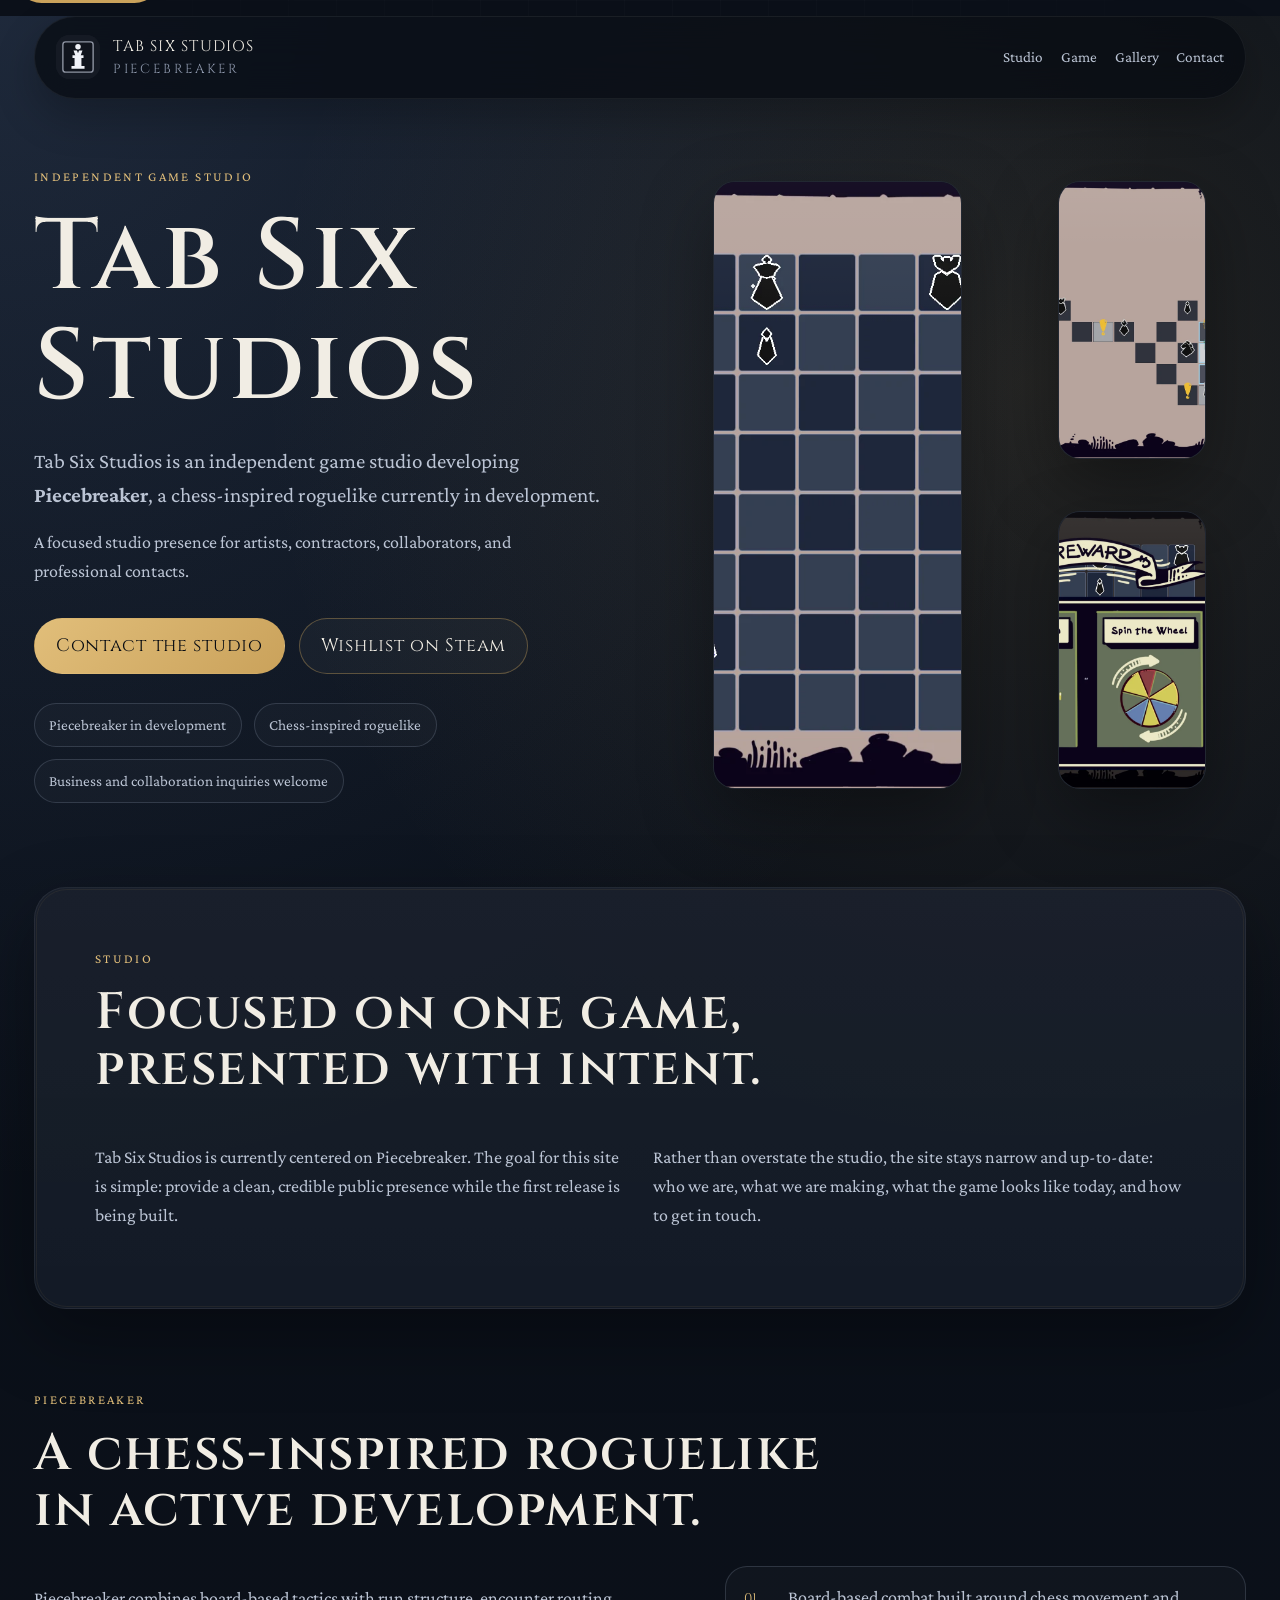
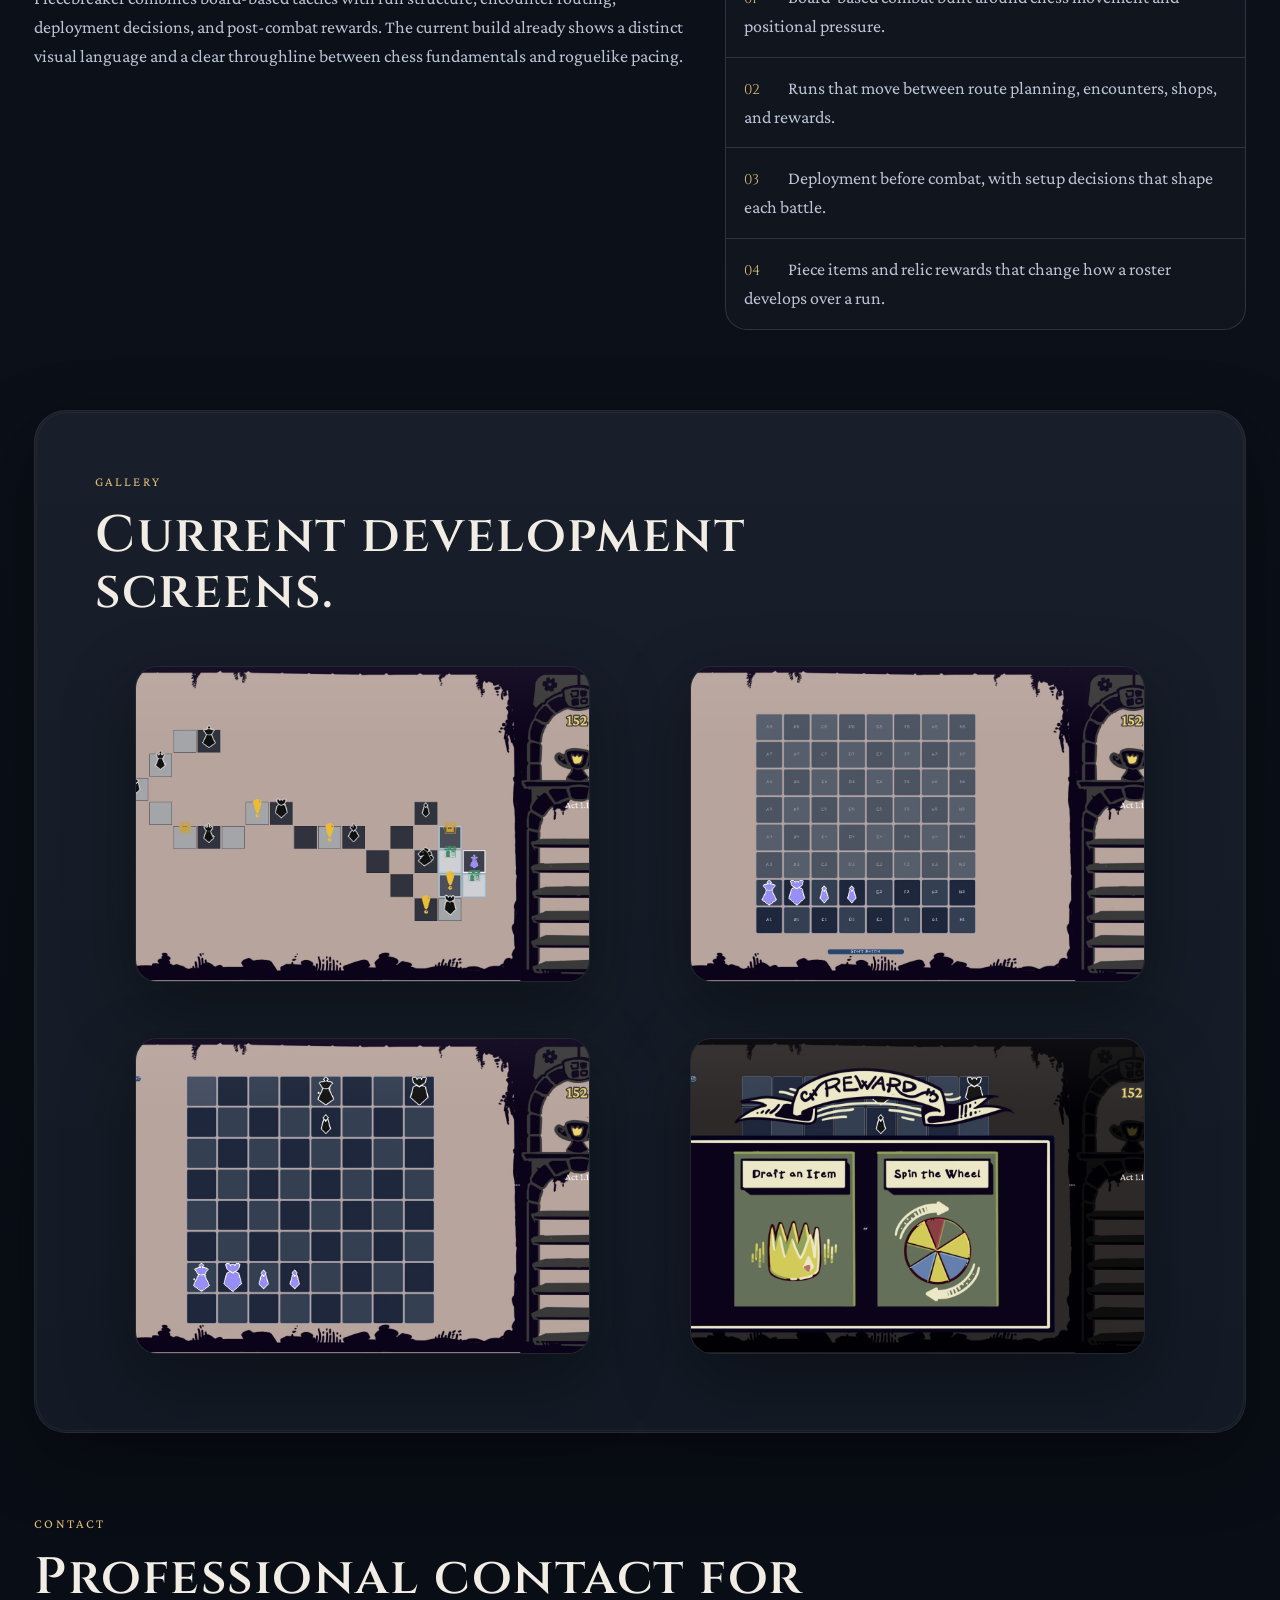
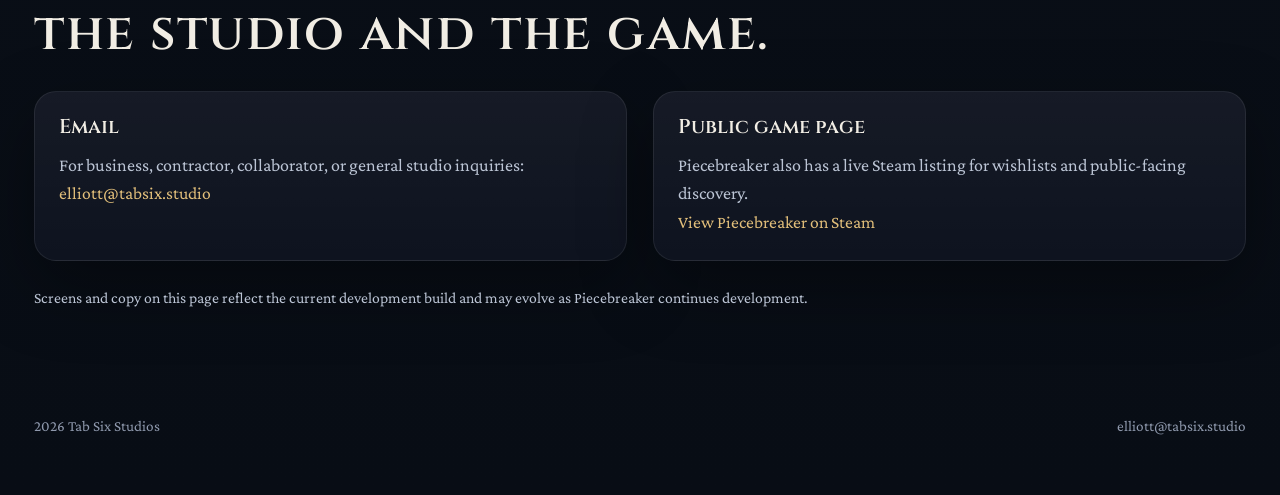
==== index.html @ 5ad985e6 "studio site: launch placeholder website" ====
<!DOCTYPE html>
<html lang="en">
  <head>
    <meta charset="utf-8">
    <meta name="viewport" content="width=device-width, initial-scale=1">
    <title>Tab Six Studios | Piecebreaker</title>
    <meta
      name="description"
      content="Tab Six Studios is an independent game studio developing Piecebreaker, a chess-inspired roguelike currently in development."
    >
    <link rel="canonical" href="https://www.tabsix.studio/">
    <meta name="theme-color" content="#0b1019">

    <meta property="og:type" content="website">
    <meta property="og:site_name" content="Tab Six Studios">
    <meta property="og:title" content="Tab Six Studios | Piecebreaker">
    <meta
      property="og:description"
      content="Independent studio. Piecebreaker is a chess-inspired roguelike currently in development."
    >
    <meta property="og:url" content="https://www.tabsix.studio/">
    <meta
      property="og:image"
      content="https://www.tabsix.studio/assets/images/og-piecebreaker-site.png"
    >
    <meta
      property="og:image:alt"
      content="Tab Six Studios and Piecebreaker website card"
    >

    <meta name="twitter:card" content="summary_large_image">
    <meta name="twitter:title" content="Tab Six Studios | Piecebreaker">
    <meta
      name="twitter:description"
      content="Independent studio. Piecebreaker is a chess-inspired roguelike currently in development."
    >
    <meta
      name="twitter:image"
      content="https://www.tabsix.studio/assets/images/og-piecebreaker-site.png"
    >

    <link
      rel="preload"
      href="assets/fonts/cinzel-latin.woff2"
      as="font"
      type="font/woff2"
      crossorigin
    >
    <link
      rel="preload"
      href="assets/fonts/crimson-pro-latin.woff2"
      as="font"
      type="font/woff2"
      crossorigin
    >
    <link rel="icon" href="assets/icons/favicon.svg" type="image/svg+xml">
    <link rel="icon" href="assets/icons/favicon-32.png" sizes="32x32" type="image/png">
    <link rel="icon" href="assets/icons/favicon-16.png" sizes="16x16" type="image/png">
    <link rel="apple-touch-icon" href="assets/icons/apple-touch-icon.png">
    <link rel="stylesheet" href="styles.css">
  </head>
  <body id="top">
    <a class="skip-link" href="#main">Skip to content</a>

    <div class="site-shell">
      <header class="site-header">
        <a class="brand" href="#top" aria-label="Tab Six Studios home">
          <span class="brand-mark">
            <img
              src="assets/icons/favicon.svg"
              alt=""
              width="44"
              height="44"
              decoding="async"
            >
          </span>
          <span class="brand-wordmark">
            <span class="brand-studio">Tab Six Studios</span>
            <span class="brand-game">Piecebreaker</span>
          </span>
        </a>

        <nav class="site-nav" aria-label="Primary">
          <a href="#studio">Studio</a>
          <a href="#game">Game</a>
          <a href="#gallery">Gallery</a>
          <a href="#contact">Contact</a>
        </nav>
      </header>

      <main id="main">
        <section class="hero section">
          <div class="hero-copy">
            <p class="eyebrow">Independent game studio</p>
            <h1>Tab Six Studios</h1>
            <p class="hero-lede">
              Tab Six Studios is an independent game studio developing
              <strong>Piecebreaker</strong>, a chess-inspired roguelike currently
              in development.
            </p>
            <p class="hero-note">
              A focused studio presence for artists, contractors, collaborators,
              and professional contacts.
            </p>

            <div class="button-row">
              <a class="button button-primary" href="mailto:elliott@tabsix.studio">
                Contact the studio
              </a>
              <a
                class="button button-secondary"
                href="https://store.steampowered.com/app/4438960/Piecebreaker/"
                target="_blank"
                rel="noreferrer"
              >
                Wishlist on Steam
              </a>
            </div>

            <ul class="chip-list" aria-label="Studio highlights">
              <li>Piecebreaker in development</li>
              <li>Chess-inspired roguelike</li>
              <li>Business and collaboration inquiries welcome</li>
            </ul>
          </div>

          <div class="hero-media" aria-label="Current Piecebreaker development screens">
            <figure class="media-card media-card-large">
              <img
                src="assets/images/piecebreaker-battle.webp"
                alt="Piecebreaker battle screen from the current development build"
                width="1600"
                height="900"
              >
            </figure>
            <div class="media-stack">
              <figure class="media-card">
                <img
                  src="assets/images/piecebreaker-map.webp"
                  alt="Piecebreaker route map screen from the current development build"
                  width="1600"
                  height="900"
                >
              </figure>
              <figure class="media-card">
                <img
                  src="assets/images/piecebreaker-reward.webp"
                  alt="Piecebreaker post-combat reward screen from the current development build"
                  width="1600"
                  height="900"
                >
              </figure>
            </div>
          </div>
        </section>

        <section class="section section-panel" id="studio">
          <div class="section-heading">
            <p class="eyebrow">Studio</p>
            <h2>Focused on one game, presented with intent.</h2>
          </div>
          <div class="section-body section-two-column">
            <p>
              Tab Six Studios is currently centered on Piecebreaker. The goal for
              this site is simple: provide a clean, credible public presence while
              the first release is being built.
            </p>
            <p>
              Rather than overstate the studio, the site stays narrow and
              up-to-date: who we are, what we are making, what the game looks
              like today, and how to get in touch.
            </p>
          </div>
        </section>

        <section class="section" id="game">
          <div class="section-heading">
            <p class="eyebrow">Piecebreaker</p>
            <h2>A chess-inspired roguelike in active development.</h2>
          </div>
          <div class="section-body game-grid">
            <p class="game-summary">
              Piecebreaker combines board-based tactics with run structure,
              encounter routing, deployment decisions, and post-combat rewards.
              The current build already shows a distinct visual language and a
              clear throughline between chess fundamentals and roguelike pacing.
            </p>
            <ul class="feature-list">
              <li>Board-based combat built around chess movement and positional pressure.</li>
              <li>Runs that move between route planning, encounters, shops, and rewards.</li>
              <li>Deployment before combat, with setup decisions that shape each battle.</li>
              <li>Piece items and relic rewards that change how a roster develops over a run.</li>
            </ul>
          </div>
        </section>

        <section class="section section-panel" id="gallery">
          <div class="section-heading">
            <p class="eyebrow">Gallery</p>
            <h2>Current development screens.</h2>
          </div>
          <div class="gallery-grid">
            <figure class="gallery-card">
              <img
                src="assets/images/piecebreaker-map.webp"
                alt="Piecebreaker route map view"
                width="1600"
                height="900"
                loading="lazy"
              >
              <figcaption>Run map and route surface</figcaption>
            </figure>

            <figure class="gallery-card">
              <img
                src="assets/images/piecebreaker-deploy.webp"
                alt="Piecebreaker deploy screen"
                width="1600"
                height="900"
                loading="lazy"
              >
              <figcaption>Pre-combat deployment</figcaption>
            </figure>

            <figure class="gallery-card">
              <img
                src="assets/images/piecebreaker-battle.webp"
                alt="Piecebreaker battle screen"
                width="1600"
                height="900"
                loading="lazy"
              >
              <figcaption>Board-based combat</figcaption>
            </figure>

            <figure class="gallery-card">
              <img
                src="assets/images/piecebreaker-reward.webp"
                alt="Piecebreaker reward screen"
                width="1600"
                height="900"
                loading="lazy"
              >
              <figcaption>Post-combat reward flow</figcaption>
            </figure>
          </div>
        </section>

        <section class="section" id="contact">
          <div class="section-heading">
            <p class="eyebrow">Contact</p>
            <h2>Professional contact for the studio and the game.</h2>
          </div>
          <div class="contact-grid">
            <article class="contact-card">
              <h3>Email</h3>
              <p>
                For business, contractor, collaborator, or general studio
                inquiries:
              </p>
              <p class="contact-link">
                <a href="mailto:elliott@tabsix.studio">elliott@tabsix.studio</a>
              </p>
            </article>

            <article class="contact-card">
              <h3>Public game page</h3>
              <p>
                Piecebreaker also has a live Steam listing for wishlists and
                public-facing discovery.
              </p>
              <p class="contact-link">
                <a
                  href="https://store.steampowered.com/app/4438960/Piecebreaker/"
                  target="_blank"
                  rel="noreferrer"
                >
                  View Piecebreaker on Steam
                </a>
              </p>
            </article>
          </div>
          <p class="section-footnote">
            Screens and copy on this page reflect the current development build
            and may evolve as Piecebreaker continues development.
          </p>
        </section>
      </main>

      <footer class="site-footer">
        <p>2026 Tab Six Studios</p>
        <p>
          <a href="mailto:elliott@tabsix.studio">elliott@tabsix.studio</a>
        </p>
      </footer>
    </div>
  </body>
</html>
---- styles.css ----
@font-face {
  font-family: "Cinzel";
  src: url("assets/fonts/cinzel-latin.woff2") format("woff2");
  font-style: normal;
  font-weight: 400 700;
  font-display: swap;
}

@font-face {
  font-family: "Crimson Pro";
  src: url("assets/fonts/crimson-pro-latin.woff2") format("woff2");
  font-style: normal;
  font-weight: 400 700;
  font-display: swap;
}

:root {
  --bg: #0b1019;
  --bg-deep: #070b12;
  --panel: rgba(19, 26, 38, 0.82);
  --panel-strong: rgba(15, 21, 32, 0.94);
  --panel-soft: rgba(245, 240, 230, 0.05);
  --text: #f1ede4;
  --muted: #bbc4d4;
  --soft: #8f99ad;
  --line: rgba(164, 178, 204, 0.2);
  --line-strong: rgba(202, 162, 91, 0.35);
  --accent: #caa25b;
  --accent-bright: #e1be7a;
  --accent-soft: rgba(202, 162, 91, 0.15);
  --shadow: 0 26px 70px rgba(0, 0, 0, 0.35);
  --radius-xl: 32px;
  --radius-lg: 22px;
  --radius-md: 16px;
  --radius-sm: 12px;
  --content-width: 1180px;
}

* {
  box-sizing: border-box;
}

html {
  scroll-behavior: smooth;
  background: #0b1019;
}

body {
  margin: 0;
  min-height: 100vh;
  min-width: 320px;
  font-family: "Crimson Pro", Georgia, serif;
  font-size: 1.125rem;
  line-height: 1.6;
  color: var(--text);
  background:
    radial-gradient(circle at top left, rgba(126, 154, 207, 0.18), transparent 30%),
    radial-gradient(circle at 80% 10%, rgba(202, 162, 91, 0.14), transparent 22%),
    linear-gradient(180deg, #09101a 0%, #0b1019 46%, #080d15 100%);
}

body::before {
  content: "";
  position: fixed;
  inset: 0;
  z-index: -1;
  pointer-events: none;
  background:
    linear-gradient(rgba(255, 255, 255, 0.02) 1px, transparent 1px),
    linear-gradient(90deg, rgba(255, 255, 255, 0.02) 1px, transparent 1px);
  background-size: 48px 48px;
  mask-image: radial-gradient(circle at center, black 45%, transparent 100%);
}

img {
  display: block;
  max-width: 100%;
}

a {
  color: inherit;
}

.skip-link {
  position: absolute;
  left: 1rem;
  top: -3rem;
  padding: 0.7rem 1rem;
  border-radius: 999px;
  background: var(--accent);
  color: var(--bg-deep);
  font-weight: 700;
  text-decoration: none;
  z-index: 100;
}

.skip-link:focus {
  top: 1rem;
}

.site-shell {
  width: min(100% - 2rem, calc(var(--content-width) + 2rem));
  margin: 0 auto;
  padding-bottom: 3rem;
}

.site-header {
  position: sticky;
  top: 0;
  z-index: 30;
  display: flex;
  align-items: center;
  justify-content: space-between;
  gap: 1.5rem;
  padding: 1.1rem 1.3rem;
  margin-top: 1rem;
  border: 1px solid rgba(255, 255, 255, 0.06);
  border-radius: 999px;
  background: rgba(7, 11, 18, 0.74);
  backdrop-filter: blur(18px);
  box-shadow: 0 18px 42px rgba(0, 0, 0, 0.24);
}

.brand {
  display: inline-flex;
  align-items: center;
  gap: 0.85rem;
  min-width: 0;
  text-decoration: none;
}

.brand-mark {
  flex: 0 0 auto;
  width: 44px;
  height: 44px;
  border-radius: 14px;
  overflow: hidden;
  box-shadow: inset 0 0 0 1px rgba(255, 255, 255, 0.06);
}

.brand-wordmark {
  display: flex;
  flex-direction: column;
  min-width: 0;
}

.brand-studio,
.brand-game,
h1,
h2,
h3,
.button {
  font-family: "Cinzel", Georgia, serif;
}

.brand-studio {
  font-size: 0.95rem;
  letter-spacing: 0.08em;
  text-transform: uppercase;
}

.brand-game {
  color: var(--soft);
  font-size: 0.82rem;
  letter-spacing: 0.18em;
  text-transform: uppercase;
}

.site-nav {
  display: flex;
  flex-wrap: wrap;
  justify-content: flex-end;
  gap: 1.1rem;
}

.site-nav a {
  color: var(--muted);
  text-decoration: none;
  font-size: 0.95rem;
}

.site-nav a:hover,
.site-nav a:focus-visible,
.contact-link a:hover,
.contact-link a:focus-visible,
.site-footer a:hover,
.site-footer a:focus-visible {
  color: var(--text);
}

.section {
  padding: 4.5rem 0;
}

.section-panel {
  position: relative;
  padding: 3.75rem;
  margin: 0.5rem 0;
  border: 1px solid rgba(255, 255, 255, 0.06);
  border-radius: var(--radius-xl);
  background:
    linear-gradient(180deg, rgba(255, 255, 255, 0.03), rgba(255, 255, 255, 0.01)),
    var(--panel);
  box-shadow: var(--shadow);
}

.section-panel::before {
  content: "";
  position: absolute;
  inset: 1px;
  border-radius: calc(var(--radius-xl) - 1px);
  border: 1px solid rgba(202, 162, 91, 0.08);
  pointer-events: none;
}

.hero {
  display: grid;
  grid-template-columns: minmax(0, 0.98fr) minmax(340px, 0.95fr);
  gap: 3rem;
  align-items: center;
  min-height: calc(100vh - 10rem);
  padding-top: 4rem;
}

.hero-copy {
  max-width: 38rem;
}

.eyebrow {
  margin: 0 0 1rem;
  color: var(--accent-bright);
  letter-spacing: 0.18em;
  text-transform: uppercase;
  font-size: 0.82rem;
}

h1,
h2,
h3 {
  margin: 0;
  font-weight: 600;
  line-height: 1.1;
}

h1 {
  font-size: clamp(3.2rem, 8vw, 6.25rem);
  letter-spacing: 0.04em;
}

h2 {
  font-size: clamp(2rem, 5vw, 3.2rem);
  letter-spacing: 0.03em;
}

h3 {
  font-size: 1.25rem;
}

.hero-lede,
.hero-note,
.section-body p,
.game-summary,
.contact-card p,
.section-footnote {
  color: var(--muted);
}

.hero-lede {
  margin: 1.35rem 0 0;
  font-size: 1.32rem;
}

.hero-note {
  margin: 1rem 0 0;
  max-width: 34rem;
}

.button-row {
  display: flex;
  flex-wrap: wrap;
  gap: 0.9rem;
  margin-top: 2rem;
}

.button {
  display: inline-flex;
  align-items: center;
  justify-content: center;
  min-height: 3.35rem;
  padding: 0.8rem 1.3rem;
  border-radius: 999px;
  border: 1px solid transparent;
  text-decoration: none;
  letter-spacing: 0.04em;
  transition:
    transform 180ms ease,
    border-color 180ms ease,
    background-color 180ms ease,
    color 180ms ease;
}

.button:hover,
.button:focus-visible {
  transform: translateY(-1px);
}

.button-primary {
  color: var(--bg-deep);
  background: linear-gradient(135deg, #e1be7a, #caa25b);
}

.button-secondary {
  color: var(--text);
  background: rgba(255, 255, 255, 0.03);
  border-color: rgba(202, 162, 91, 0.38);
}

.chip-list {
  display: flex;
  flex-wrap: wrap;
  gap: 0.75rem;
  margin: 1.8rem 0 0;
  padding: 0;
  list-style: none;
}

.chip-list li {
  padding: 0.55rem 0.9rem;
  border: 1px solid var(--line);
  border-radius: 999px;
  background: rgba(255, 255, 255, 0.025);
  color: var(--muted);
  font-size: 0.95rem;
}

.hero-media {
  display: grid;
  grid-template-columns: minmax(0, 1.3fr) minmax(0, 0.9fr);
  gap: 1rem;
  align-items: stretch;
}

.media-stack {
  display: grid;
  gap: 1rem;
}

.media-card,
.gallery-card,
.contact-card {
  overflow: hidden;
  border: 1px solid rgba(255, 255, 255, 0.08);
  border-radius: var(--radius-lg);
  background: var(--panel-strong);
  box-shadow: var(--shadow);
}

.media-card {
  position: relative;
  min-height: 0;
}

.media-card::after,
.gallery-card::after {
  content: "";
  position: absolute;
  inset: 0;
  pointer-events: none;
  background: linear-gradient(180deg, rgba(255, 255, 255, 0.05), transparent 24%);
}

.media-card img,
.gallery-card img {
  width: 100%;
  height: 100%;
  object-fit: cover;
}

.media-card-large {
  min-height: 38rem;
}

.media-card-large img {
  object-position: center 42%;
}

.media-stack .media-card:first-child img {
  object-position: center 28%;
}

.media-stack .media-card:last-child img {
  object-position: center 32%;
}

.section-heading {
  max-width: 50rem;
  margin-bottom: 1.75rem;
}

.section-two-column,
.game-grid,
.contact-grid {
  display: grid;
  gap: 1.6rem;
}

.section-two-column,
.contact-grid {
  grid-template-columns: repeat(2, minmax(0, 1fr));
}

.game-grid {
  grid-template-columns: minmax(0, 1.15fr) minmax(18rem, 0.9fr);
  align-items: start;
}

.feature-list {
  margin: 0;
  padding: 0;
  list-style: none;
  border: 1px solid var(--line);
  border-radius: var(--radius-lg);
  background: rgba(255, 255, 255, 0.025);
}

.feature-list li {
  padding: 1rem 1.1rem;
  color: var(--muted);
}

.feature-list li + li {
  border-top: 1px solid var(--line);
}

.feature-list li::before {
  content: "01";
  display: inline-block;
  width: 2rem;
  margin-right: 0.75rem;
  color: var(--accent-bright);
  font-family: "Cinzel", Georgia, serif;
  font-size: 0.88rem;
}

.feature-list li:nth-child(2)::before {
  content: "02";
}

.feature-list li:nth-child(3)::before {
  content: "03";
}

.feature-list li:nth-child(4)::before {
  content: "04";
}

.gallery-grid {
  display: grid;
  grid-template-columns: repeat(2, minmax(0, 1fr));
  gap: 1.25rem;
}

.gallery-card {
  position: relative;
}

.gallery-card figcaption {
  padding: 1rem 1.15rem 1.15rem;
  color: var(--muted);
  font-size: 0.97rem;
}

.contact-card {
  padding: 1.5rem;
  background:
    linear-gradient(180deg, rgba(255, 255, 255, 0.03), transparent),
    var(--panel-strong);
}

.contact-card h3 {
  margin-bottom: 0.8rem;
}

.contact-card p {
  margin: 0;
}

.contact-link {
  margin-top: 1rem;
  font-size: 1.1rem;
}

.contact-link a {
  color: var(--accent-bright);
  text-decoration: none;
}

.section-footnote {
  margin: 1.5rem 0 0;
  font-size: 0.98rem;
}

.site-footer {
  display: flex;
  justify-content: space-between;
  gap: 1rem;
  padding: 2rem 0 0.5rem;
  color: var(--soft);
  font-size: 0.95rem;
}

.site-footer p {
  margin: 0;
}

.site-footer a {
  text-decoration: none;
}

.page-404 .site-shell {
  min-height: 100vh;
  display: flex;
  flex-direction: column;
}

.error-layout {
  flex: 1 1 auto;
  display: grid;
  place-items: center;
  padding: 3rem 0 5rem;
}

.error-card {
  width: min(100%, 42rem);
  padding: 3rem;
  text-align: center;
}

.error-code {
  margin: 0 0 0.75rem;
  color: var(--accent-bright);
  letter-spacing: 0.22em;
  text-transform: uppercase;
  font-size: 0.85rem;
}

@media (max-width: 1080px) {
  .hero,
  .game-grid,
  .section-two-column,
  .contact-grid {
    grid-template-columns: 1fr;
  }

  .hero {
    min-height: auto;
    padding-top: 3rem;
  }

  .hero-copy {
    max-width: none;
  }

  .media-card-large {
    min-height: 28rem;
  }
}

@media (max-width: 760px) {
  .site-shell {
    width: min(100% - 1.1rem, calc(var(--content-width) + 1.1rem));
  }

  .site-header {
    flex-direction: column;
    align-items: stretch;
    border-radius: 22px;
    padding: 1rem;
  }

  .site-nav {
    justify-content: flex-start;
  }

  .section {
    padding: 3.25rem 0;
  }

  .section-panel {
    padding: 2rem 1.2rem;
  }

  .hero-media,
  .gallery-grid {
    grid-template-columns: 1fr;
  }

  .media-card-large {
    min-height: 20rem;
  }

  .button-row {
    flex-direction: column;
  }

  .button {
    width: 100%;
  }

  .site-footer {
    flex-direction: column;
  }
}

@media (prefers-reduced-motion: reduce) {
  html {
    scroll-behavior: auto;
  }

  .button {
    transition: none;
  }
}
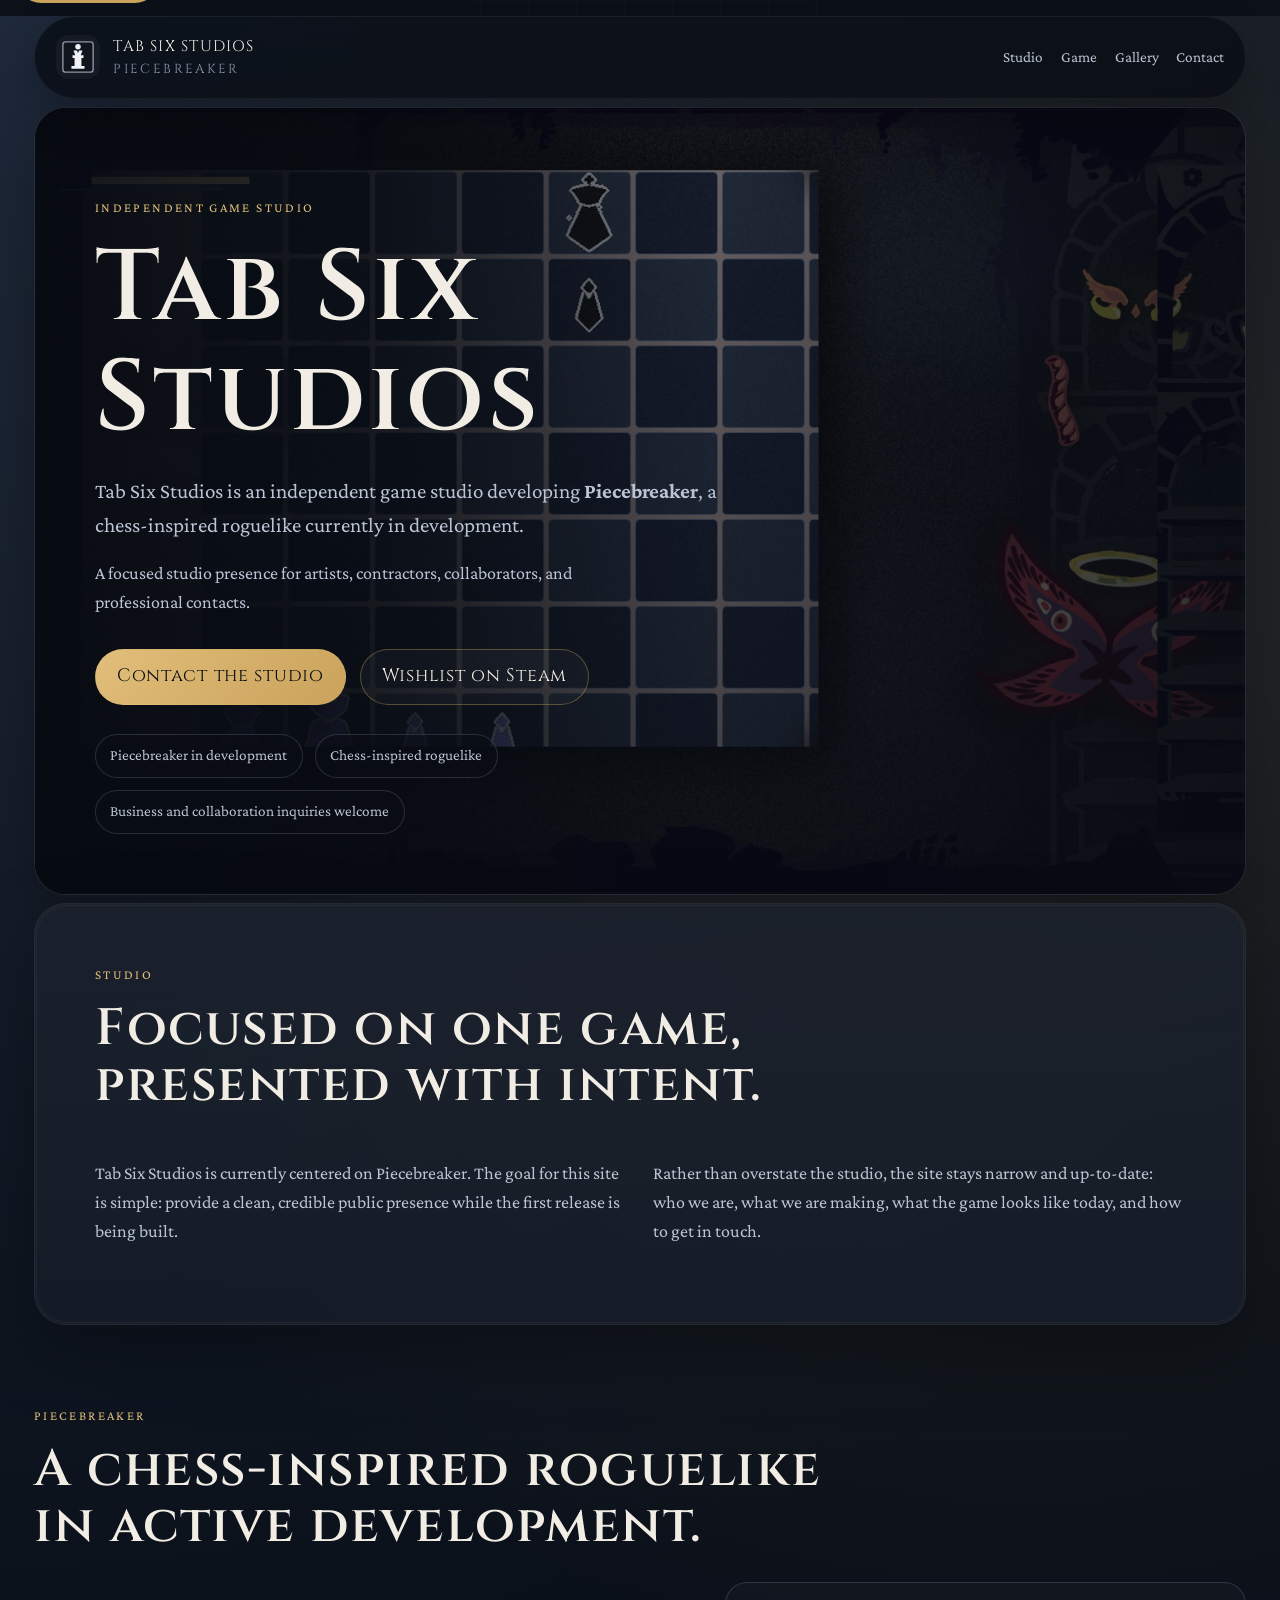
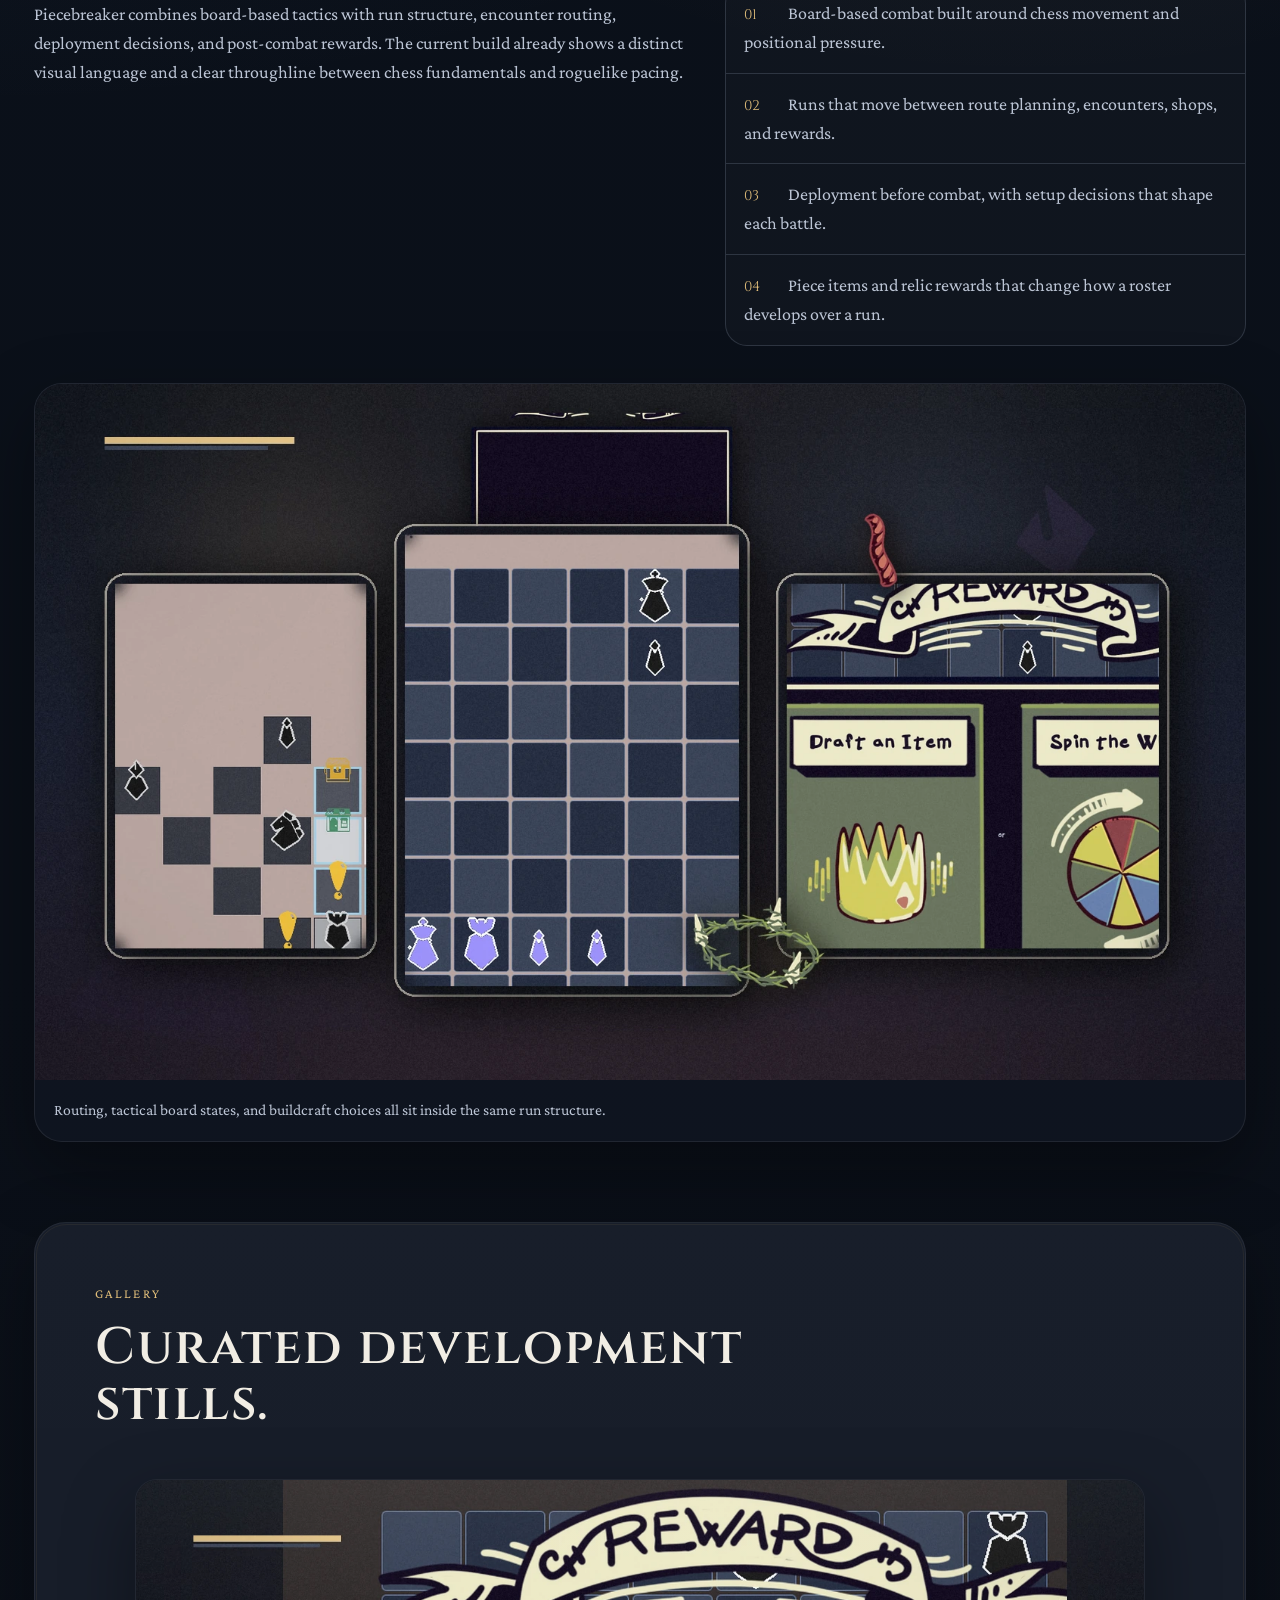
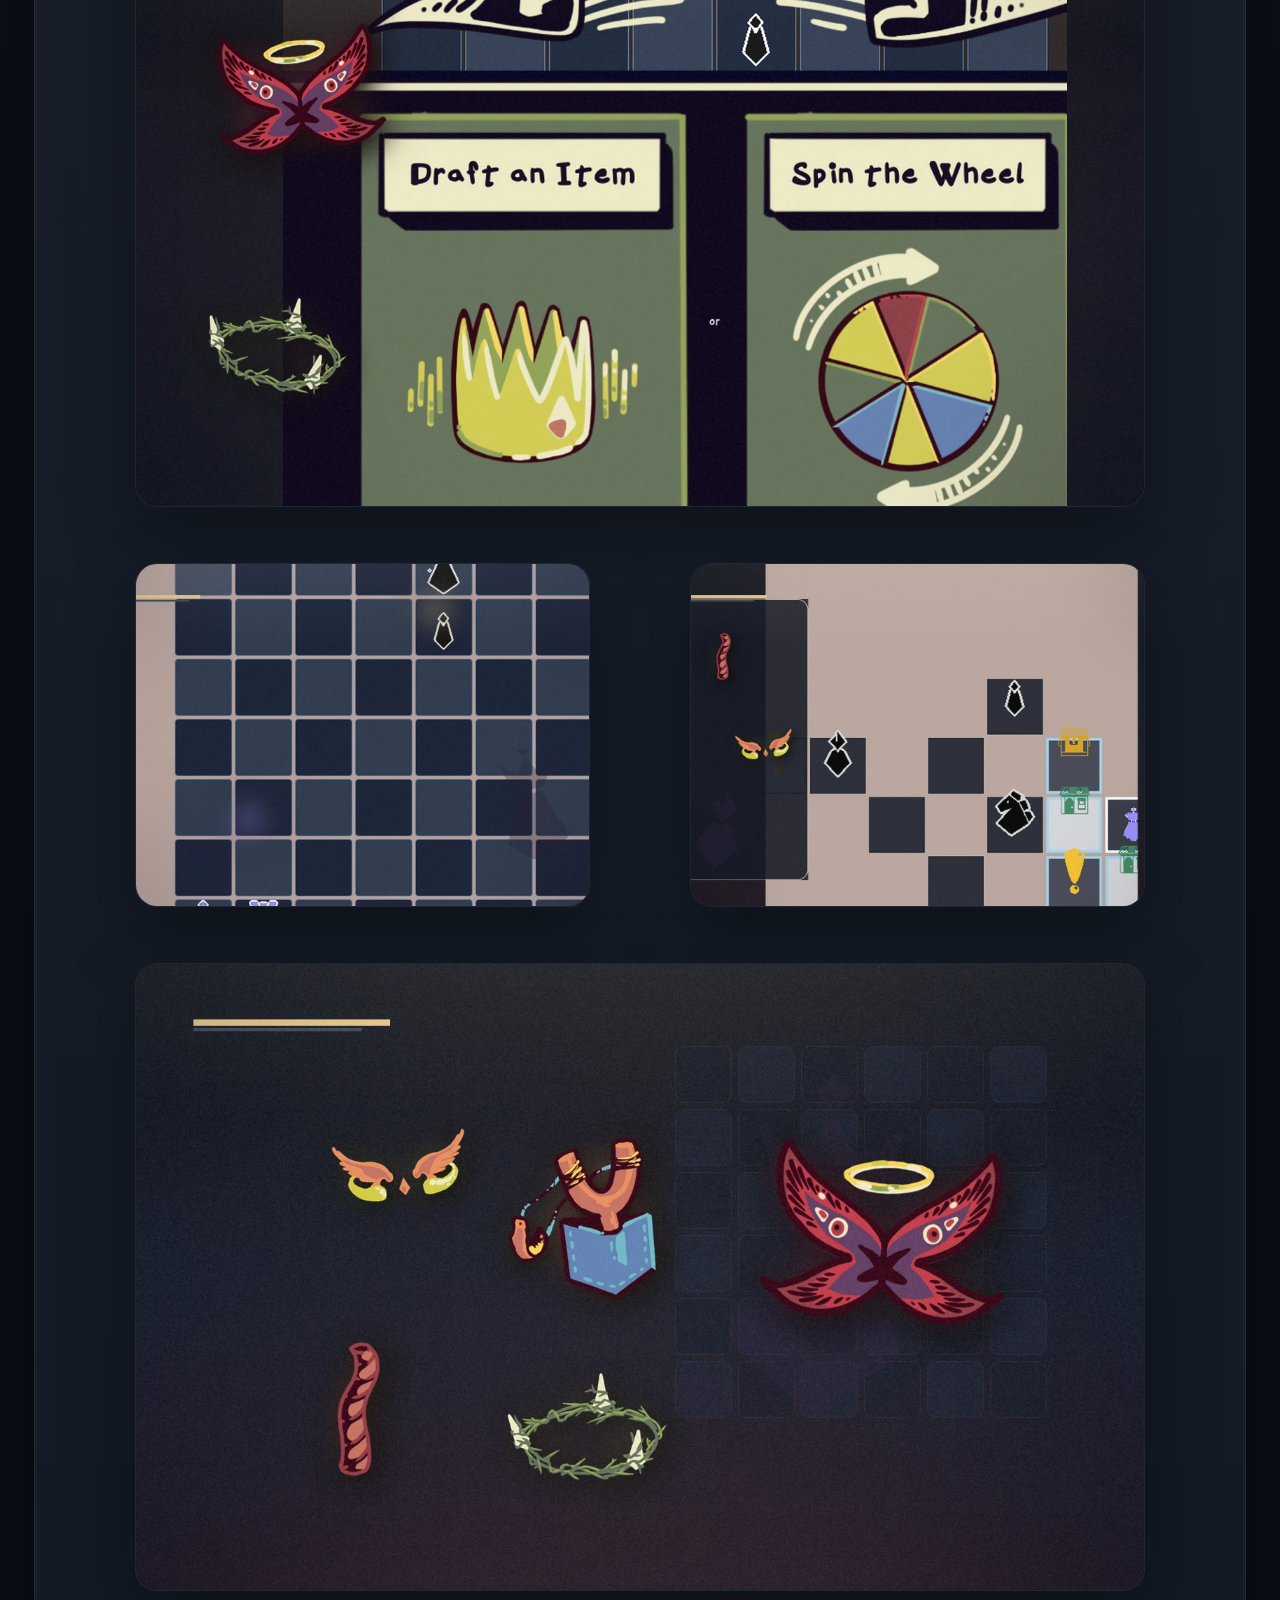
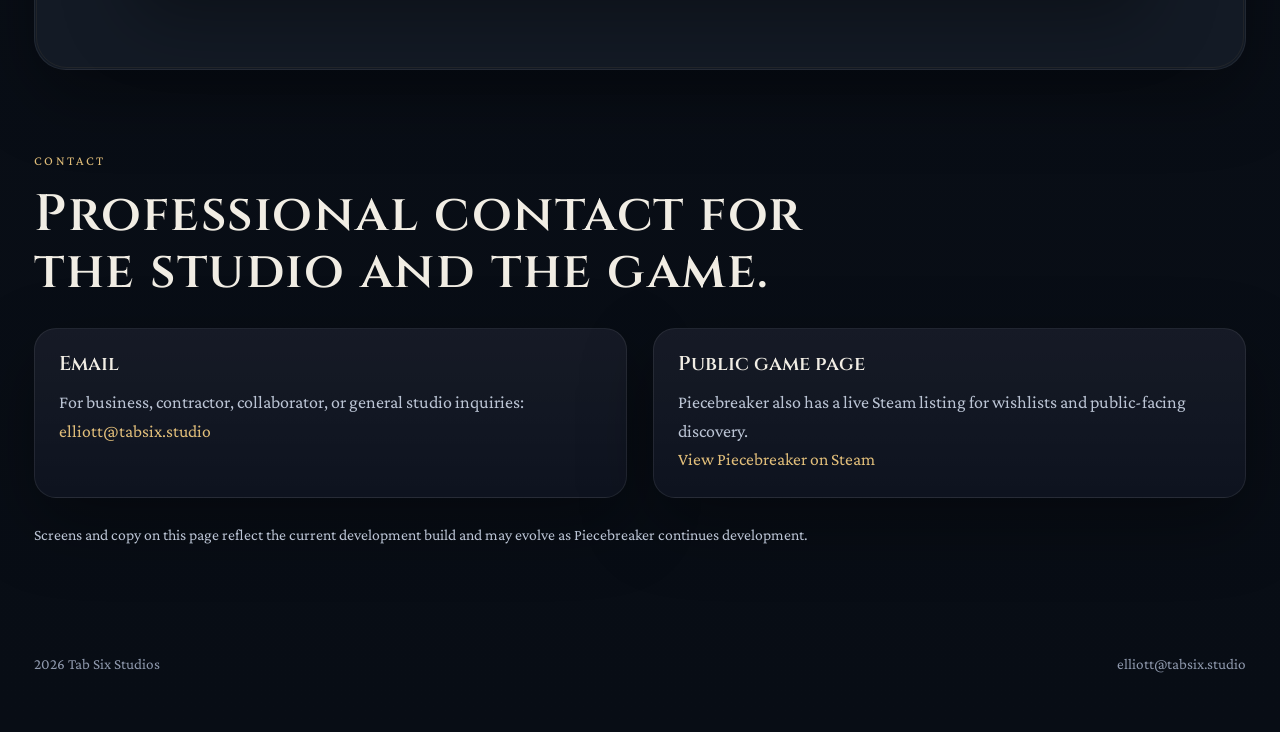
==== commit 13e28244: "Refresh site visuals with curated poster assets" ====
--- a/index.html
+++ b/index.html
@@ -89,10 +89,22 @@
       </header>
 
       <main id="main">
-        <section class="hero section">
+        <section class="hero section section-panel section-panel-hero">
+          <figure class="hero-poster">
+            <img
+              src="assets/images/hero-poster.webp"
+              alt="Poster-style Piecebreaker composite built from the current development build and in-game item art"
+              width="1600"
+              height="960"
+            >
+          </figure>
+
           <div class="hero-copy">
             <p class="eyebrow">Independent game studio</p>
-            <h1>Tab Six Studios</h1>
+            <h1 class="hero-title">
+              <span>Tab Six</span>
+              <span>Studios</span>
+            </h1>
             <p class="hero-lede">
               Tab Six Studios is an independent game studio developing
               <strong>Piecebreaker</strong>, a chess-inspired roguelike currently
@@ -123,35 +135,6 @@
               <li>Business and collaboration inquiries welcome</li>
             </ul>
           </div>
-
-          <div class="hero-media" aria-label="Current Piecebreaker development screens">
-            <figure class="media-card media-card-large">
-              <img
-                src="assets/images/piecebreaker-battle.webp"
-                alt="Piecebreaker battle screen from the current development build"
-                width="1600"
-                height="900"
-              >
-            </figure>
-            <div class="media-stack">
-              <figure class="media-card">
-                <img
-                  src="assets/images/piecebreaker-map.webp"
-                  alt="Piecebreaker route map screen from the current development build"
-                  width="1600"
-                  height="900"
-                >
-              </figure>
-              <figure class="media-card">
-                <img
-                  src="assets/images/piecebreaker-reward.webp"
-                  alt="Piecebreaker post-combat reward screen from the current development build"
-                  width="1600"
-                  height="900"
-                >
-              </figure>
-            </div>
-          </div>
         </section>
 
         <section class="section section-panel" id="studio">
@@ -192,56 +175,69 @@
               <li>Piece items and relic rewards that change how a roster develops over a run.</li>
             </ul>
           </div>
+          <figure class="systems-proof">
+            <img
+              src="assets/images/piecebreaker-systems-proof.webp"
+              alt="Composite image showing route planning, board combat, and reward selection in Piecebreaker"
+              width="1600"
+              height="920"
+              loading="lazy"
+            >
+            <figcaption>
+              Routing, tactical board states, and buildcraft choices all sit inside
+              the same run structure.
+            </figcaption>
+          </figure>
         </section>
 
         <section class="section section-panel" id="gallery">
           <div class="section-heading">
             <p class="eyebrow">Gallery</p>
-            <h2>Current development screens.</h2>
+            <h2>Curated development stills.</h2>
           </div>
           <div class="gallery-grid">
+            <figure class="gallery-card gallery-card-primary">
+              <img
+                src="assets/images/gallery-reward-buildcraft.webp"
+                alt="Curated Piecebreaker reward image centered on post-combat buildcraft choices"
+                width="1440"
+                height="900"
+                loading="lazy"
+              >
+              <figcaption>Reward surfaces that foreground items, relics, and buildcraft.</figcaption>
+            </figure>
+
             <figure class="gallery-card">
               <img
-                src="assets/images/piecebreaker-map.webp"
-                alt="Piecebreaker route map view"
-                width="1600"
-                height="900"
-                loading="lazy"
-              >
-              <figcaption>Run map and route surface</figcaption>
+                src="assets/images/gallery-battle-tension.webp"
+                alt="Curated Piecebreaker battle image focused on a tense board state"
+                width="1440"
+                height="900"
+                loading="lazy"
+              >
+              <figcaption>Tense board states with positional pressure at a glance.</figcaption>
             </figure>
 
             <figure class="gallery-card">
               <img
-                src="assets/images/piecebreaker-deploy.webp"
-                alt="Piecebreaker deploy screen"
-                width="1600"
-                height="900"
-                loading="lazy"
-              >
-              <figcaption>Pre-combat deployment</figcaption>
-            </figure>
-
-            <figure class="gallery-card">
-              <img
-                src="assets/images/piecebreaker-battle.webp"
-                alt="Piecebreaker battle screen"
-                width="1600"
-                height="900"
-                loading="lazy"
-              >
-              <figcaption>Board-based combat</figcaption>
-            </figure>
-
-            <figure class="gallery-card">
-              <img
-                src="assets/images/piecebreaker-reward.webp"
-                alt="Piecebreaker reward screen"
-                width="1600"
-                height="900"
-                loading="lazy"
-              >
-              <figcaption>Post-combat reward flow</figcaption>
+                src="assets/images/gallery-route-cluster.webp"
+                alt="Curated Piecebreaker route image showing a decision cluster and node selection"
+                width="1440"
+                height="900"
+                loading="lazy"
+              >
+              <figcaption>Route clusters, node choices, and run-shaping decisions.</figcaption>
+            </figure>
+
+            <figure class="gallery-card gallery-card-wide">
+              <img
+                src="assets/images/gallery-arsenal-composite.webp"
+                alt="Art-led composite using Piecebreaker item and trinket artwork"
+                width="1440"
+                height="900"
+                loading="lazy"
+              >
+              <figcaption>Piece, item, and trinket language pulled forward as promo art.</figcaption>
             </figure>
           </div>
         </section>
--- a/styles.css
+++ b/styles.css
@@ -214,16 +214,50 @@
 }
 
 .hero {
-  display: grid;
-  grid-template-columns: minmax(0, 0.98fr) minmax(340px, 0.95fr);
-  gap: 3rem;
-  align-items: center;
-  min-height: calc(100vh - 10rem);
-  padding-top: 4rem;
+  position: relative;
+  display: flex;
+  align-items: flex-end;
+  min-height: min(52rem, calc(100vh - 7rem));
+  padding-top: 5.25rem;
+  overflow: hidden;
+}
+
+.section-panel-hero {
+  isolation: isolate;
+}
+
+.section-panel-hero::after {
+  content: "";
+  position: absolute;
+  inset: 0;
+  z-index: 0;
+  background:
+    linear-gradient(90deg, rgba(7, 11, 18, 0.92) 0%, rgba(7, 11, 18, 0.78) 28%, rgba(7, 11, 18, 0.28) 56%, rgba(7, 11, 18, 0.72) 100%),
+    linear-gradient(180deg, rgba(7, 11, 18, 0.18), rgba(7, 11, 18, 0.58));
 }
 
 .hero-copy {
-  max-width: 38rem;
+  position: relative;
+  z-index: 2;
+  max-width: 39rem;
+}
+
+.hero-title span {
+  display: block;
+}
+
+.hero-poster {
+  position: absolute;
+  inset: 0;
+  margin: 0;
+  z-index: -1;
+}
+
+.hero-poster img {
+  width: 100%;
+  height: 100%;
+  object-fit: cover;
+  object-position: center;
 }
 
 .eyebrow {
@@ -328,21 +362,9 @@
   padding: 0.55rem 0.9rem;
   border: 1px solid var(--line);
   border-radius: 999px;
-  background: rgba(255, 255, 255, 0.025);
+  background: rgba(10, 14, 22, 0.62);
   color: var(--muted);
   font-size: 0.95rem;
-}
-
-.hero-media {
-  display: grid;
-  grid-template-columns: minmax(0, 1.3fr) minmax(0, 0.9fr);
-  gap: 1rem;
-  align-items: stretch;
-}
-
-.media-stack {
-  display: grid;
-  gap: 1rem;
 }
 
 .media-card,
@@ -355,11 +377,6 @@
   box-shadow: var(--shadow);
 }
 
-.media-card {
-  position: relative;
-  min-height: 0;
-}
-
 .media-card::after,
 .gallery-card::after {
   content: "";
@@ -369,27 +386,10 @@
   background: linear-gradient(180deg, rgba(255, 255, 255, 0.05), transparent 24%);
 }
 
-.media-card img,
 .gallery-card img {
   width: 100%;
   height: 100%;
   object-fit: cover;
-}
-
-.media-card-large {
-  min-height: 38rem;
-}
-
-.media-card-large img {
-  object-position: center 42%;
-}
-
-.media-stack .media-card:first-child img {
-  object-position: center 28%;
-}
-
-.media-stack .media-card:last-child img {
-  object-position: center 32%;
 }
 
 .section-heading {
@@ -454,6 +454,27 @@
   content: "04";
 }
 
+.systems-proof {
+  margin: 2.35rem 0 0;
+  overflow: hidden;
+  border: 1px solid rgba(255, 255, 255, 0.08);
+  border-radius: calc(var(--radius-xl) - 4px);
+  background: var(--panel-strong);
+  box-shadow: var(--shadow);
+}
+
+.systems-proof img {
+  width: 100%;
+  height: auto;
+  display: block;
+}
+
+.systems-proof figcaption {
+  padding: 1.05rem 1.2rem 1.2rem;
+  color: var(--muted);
+  font-size: 0.98rem;
+}
+
 .gallery-grid {
   display: grid;
   grid-template-columns: repeat(2, minmax(0, 1fr));
@@ -468,6 +489,19 @@
   padding: 1rem 1.15rem 1.15rem;
   color: var(--muted);
   font-size: 0.97rem;
+}
+
+.gallery-card-primary {
+  grid-column: span 2;
+}
+
+.gallery-card-wide {
+  grid-column: span 2;
+}
+
+.gallery-card-wide img,
+.gallery-card-primary img {
+  aspect-ratio: 16 / 9;
 }
 
 .contact-card {
@@ -523,6 +557,13 @@
   flex-direction: column;
 }
 
+.page-404 {
+  background:
+    linear-gradient(180deg, rgba(5, 8, 14, 0.8), rgba(5, 8, 14, 0.94)),
+    url("assets/images/hero-poster.webp") center top / cover no-repeat,
+    linear-gradient(180deg, #09101a 0%, #0b1019 46%, #080d15 100%);
+}
+
 .error-layout {
   flex: 1 1 auto;
   display: grid;
@@ -534,6 +575,7 @@
   width: min(100%, 42rem);
   padding: 3rem;
   text-align: center;
+  backdrop-filter: blur(8px);
 }
 
 .error-code {
@@ -545,7 +587,6 @@
 }
 
 @media (max-width: 1080px) {
-  .hero,
   .game-grid,
   .section-two-column,
   .contact-grid {
@@ -553,16 +594,12 @@
   }
 
   .hero {
-    min-height: auto;
-    padding-top: 3rem;
+    min-height: 44rem;
+    padding-top: 4rem;
   }
 
   .hero-copy {
     max-width: none;
-  }
-
-  .media-card-large {
-    min-height: 28rem;
   }
 }
 
@@ -590,13 +627,36 @@
     padding: 2rem 1.2rem;
   }
 
-  .hero-media,
   .gallery-grid {
     grid-template-columns: 1fr;
   }
 
-  .media-card-large {
-    min-height: 20rem;
+  .hero {
+    min-height: 38rem;
+    padding-top: 3rem;
+  }
+
+  .hero-title {
+    font-size: clamp(2.7rem, 15vw, 4.25rem);
+    line-height: 0.94;
+  }
+
+  .hero-lede {
+    font-size: 1.1rem;
+  }
+
+  .section-panel-hero::after {
+    background:
+      linear-gradient(180deg, rgba(7, 11, 18, 0.58) 0%, rgba(7, 11, 18, 0.46) 34%, rgba(7, 11, 18, 0.9) 100%),
+      linear-gradient(180deg, rgba(7, 11, 18, 0.12), rgba(7, 11, 18, 0.54));
+  }
+
+  .gallery-card-primary {
+    grid-column: auto;
+  }
+
+  .gallery-card-wide {
+    grid-column: auto;
   }
 
   .button-row {
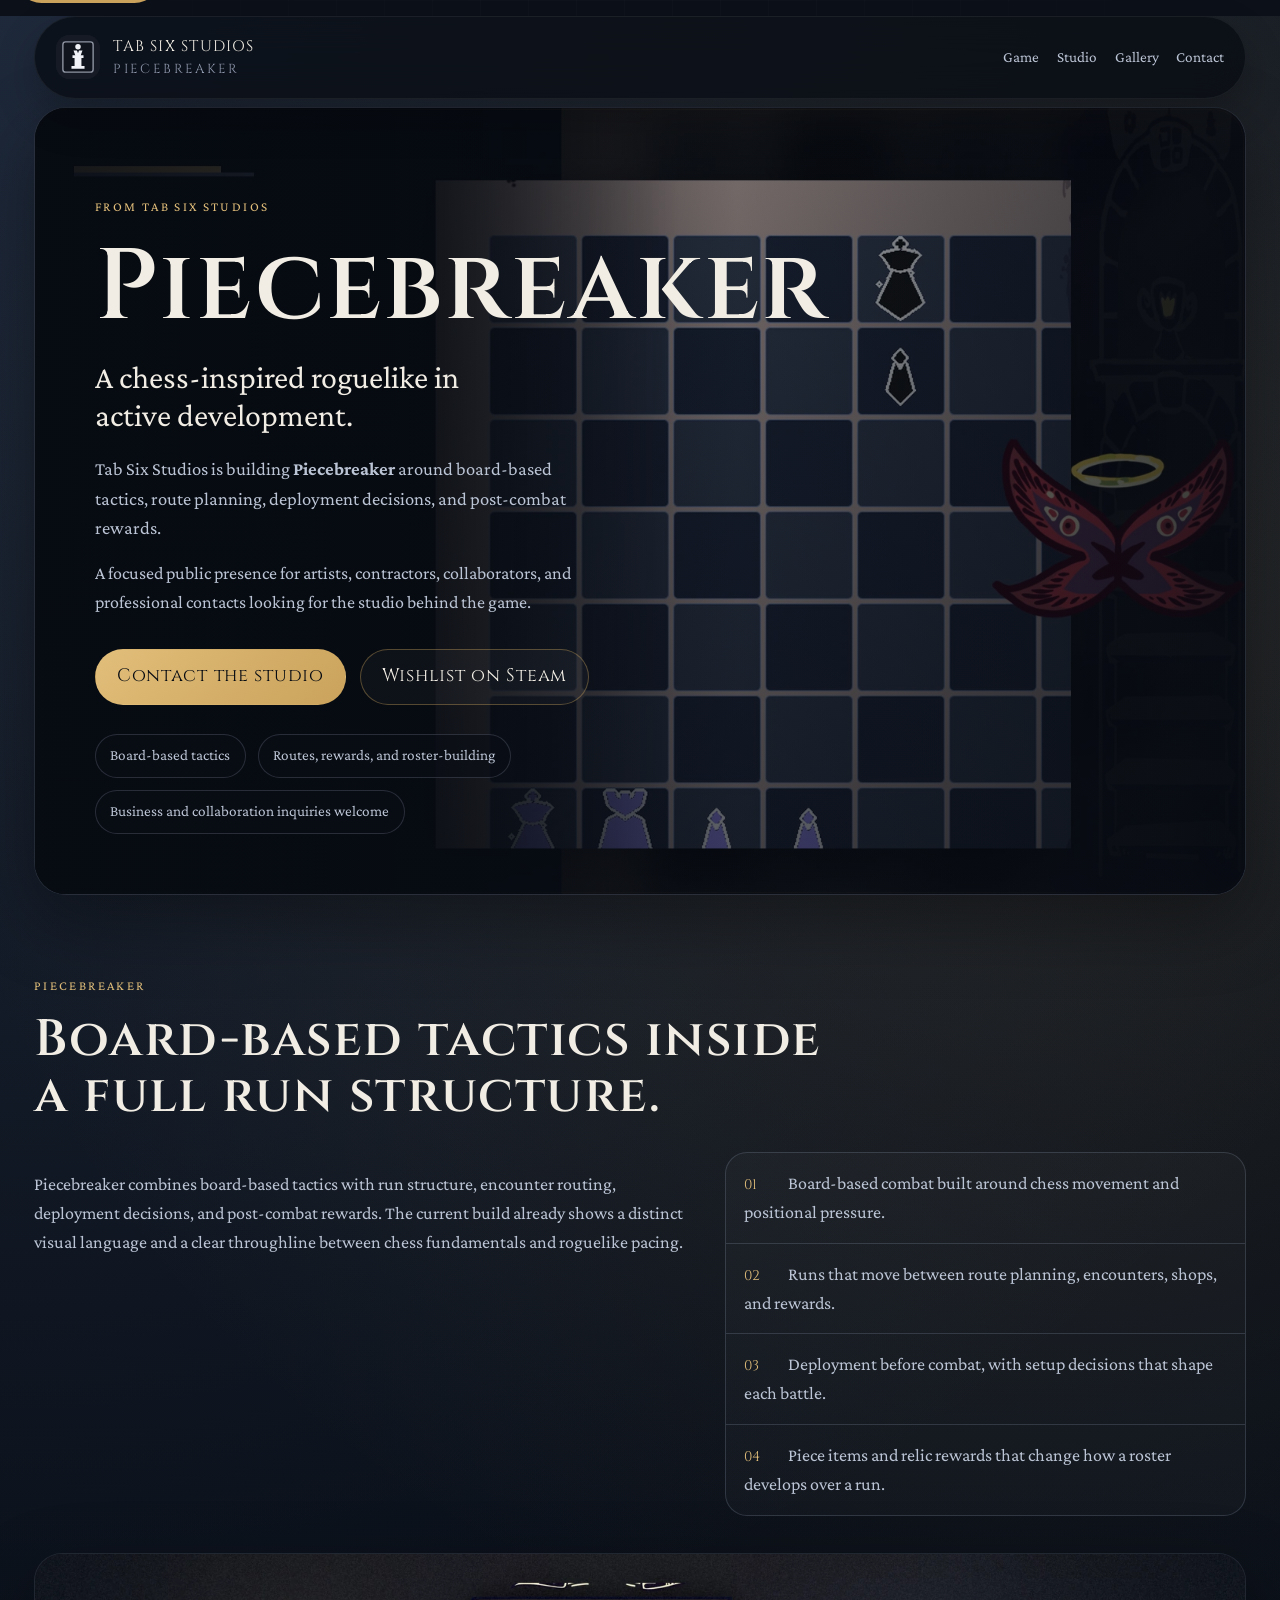
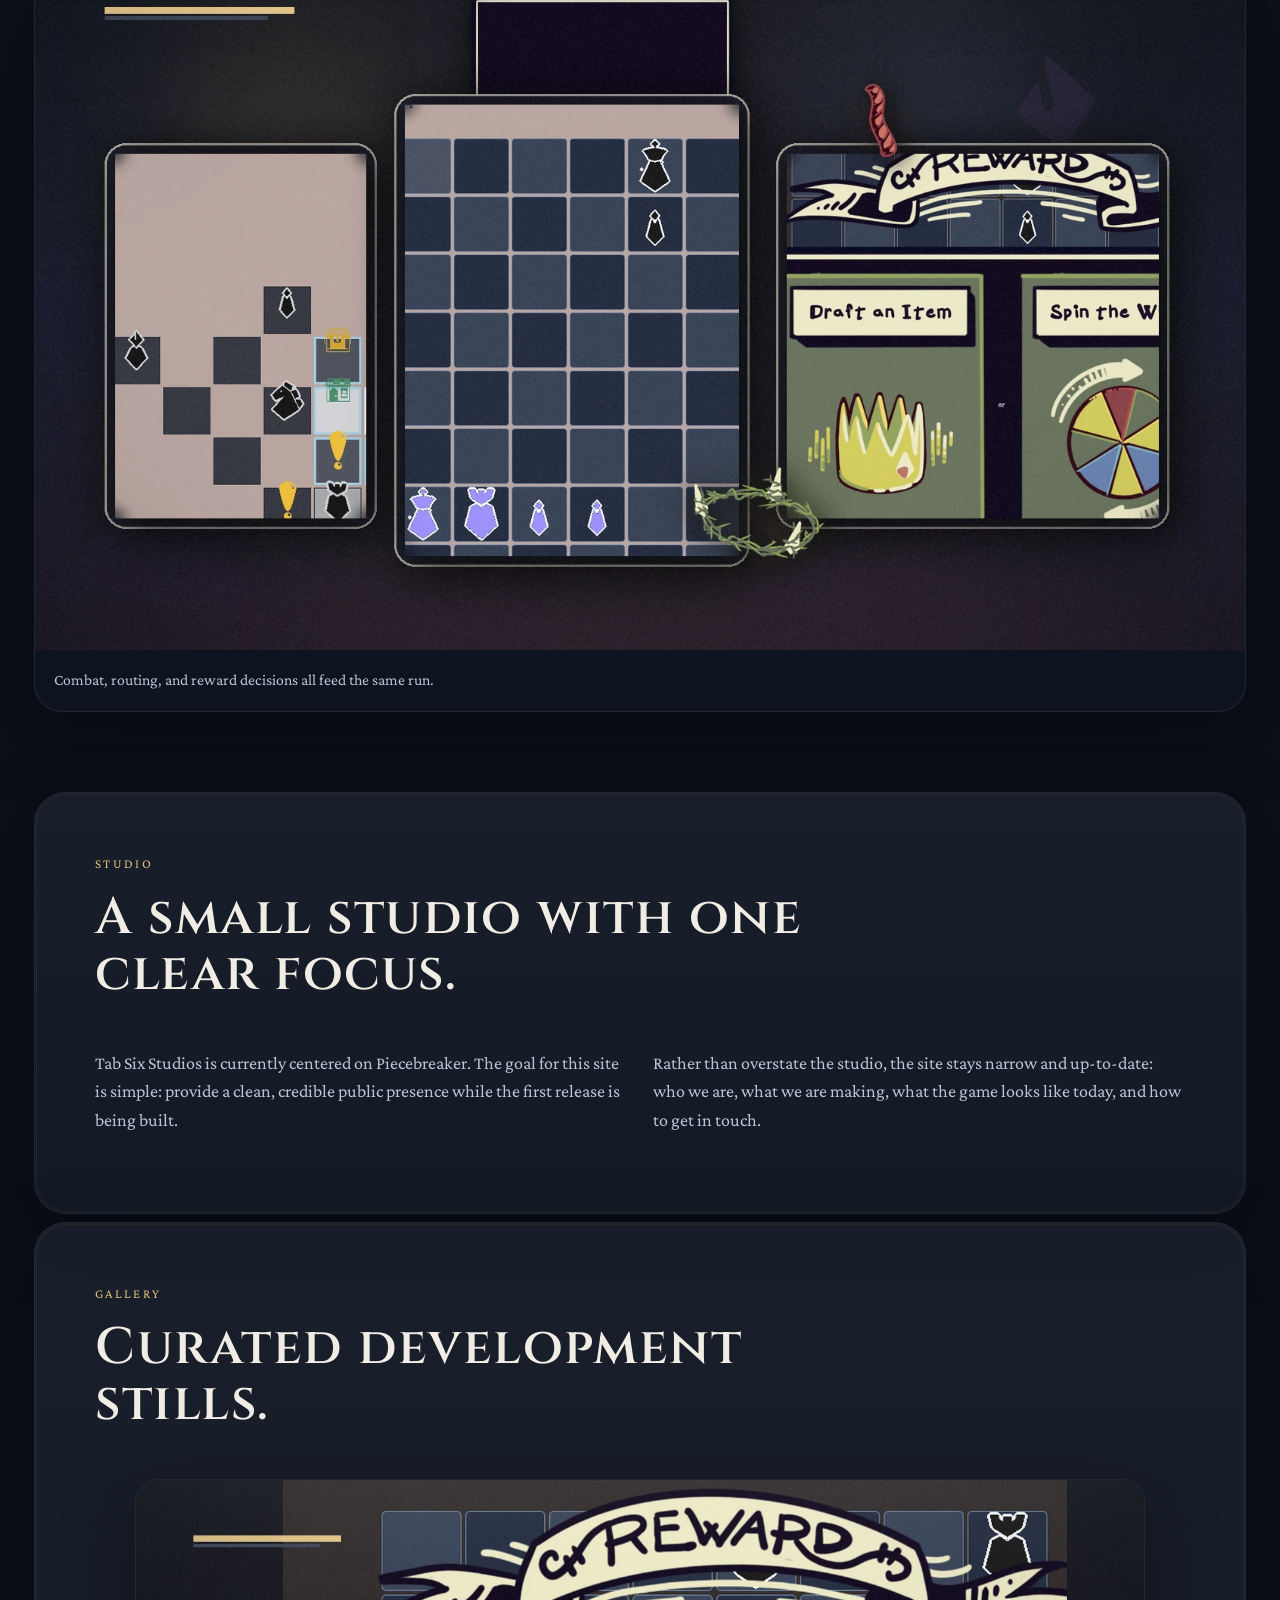
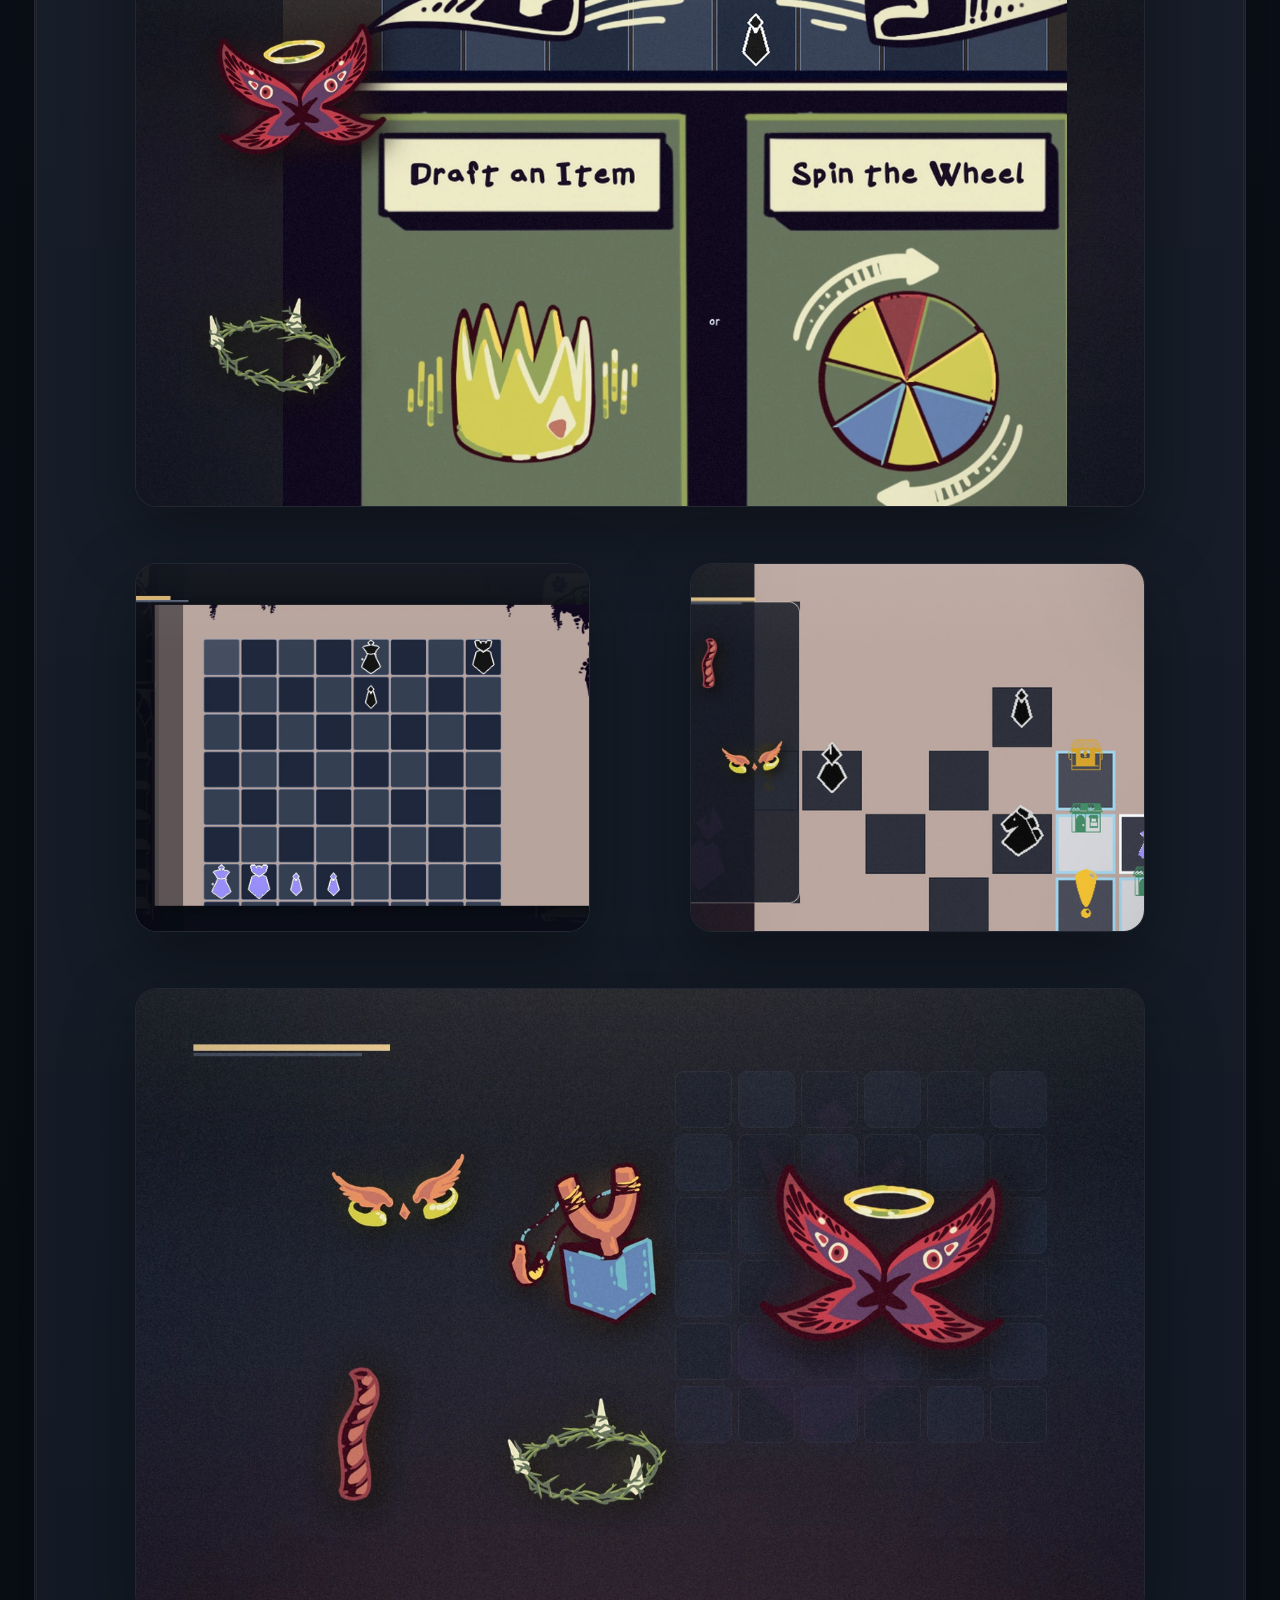
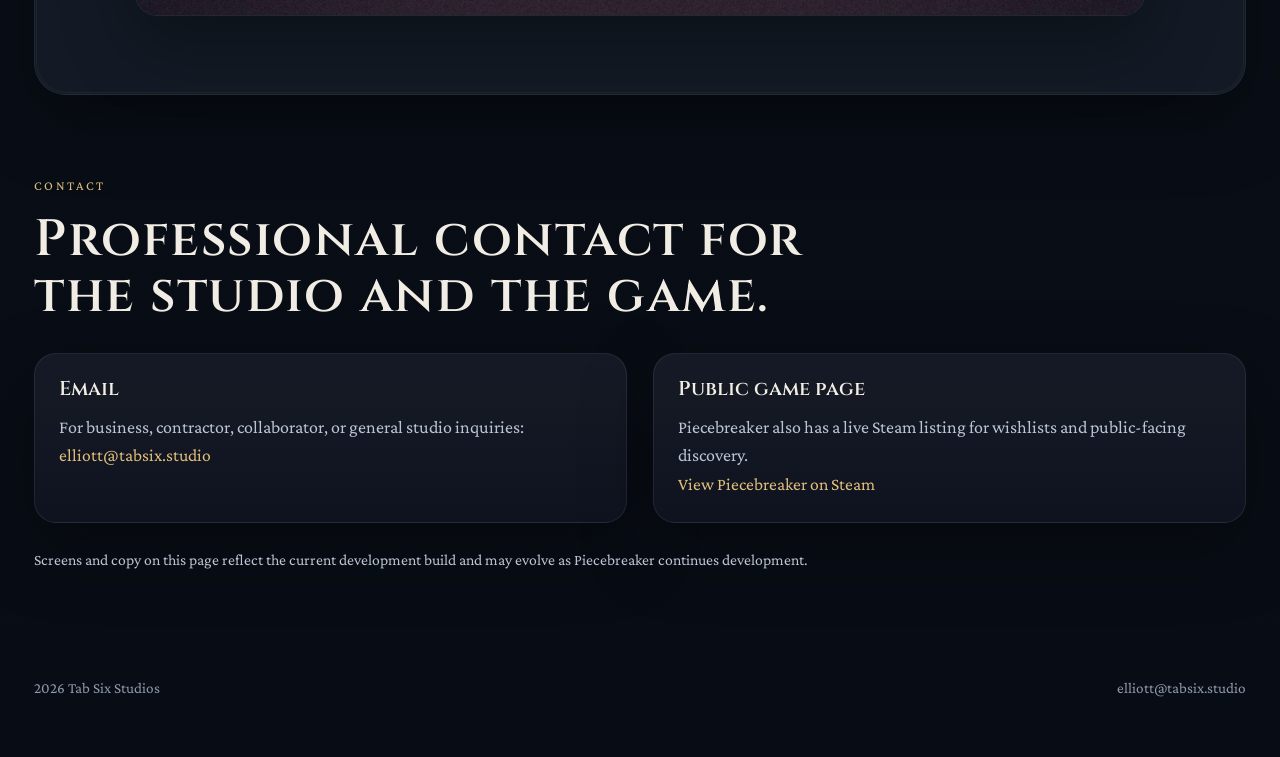
==== commit fabcbb8f: "Shift site toward a game-first hero" ====
--- a/index.html
+++ b/index.html
@@ -81,8 +81,8 @@
         </a>
 
         <nav class="site-nav" aria-label="Primary">
+          <a href="#game">Game</a>
           <a href="#studio">Studio</a>
-          <a href="#game">Game</a>
           <a href="#gallery">Gallery</a>
           <a href="#contact">Contact</a>
         </nav>
@@ -100,19 +100,17 @@
           </figure>
 
           <div class="hero-copy">
-            <p class="eyebrow">Independent game studio</p>
-            <h1 class="hero-title">
-              <span>Tab Six</span>
-              <span>Studios</span>
-            </h1>
+            <p class="eyebrow">From Tab Six Studios</p>
+            <h1 class="hero-title">Piecebreaker</h1>
+            <p class="hero-subhead">A chess-inspired roguelike in active development.</p>
             <p class="hero-lede">
-              Tab Six Studios is an independent game studio developing
-              <strong>Piecebreaker</strong>, a chess-inspired roguelike currently
-              in development.
+              Tab Six Studios is building <strong>Piecebreaker</strong> around
+              board-based tactics, route planning, deployment decisions, and
+              post-combat rewards.
             </p>
             <p class="hero-note">
-              A focused studio presence for artists, contractors, collaborators,
-              and professional contacts.
+              A focused public presence for artists, contractors, collaborators,
+              and professional contacts looking for the studio behind the game.
             </p>
 
             <div class="button-row">
@@ -130,36 +128,17 @@
             </div>
 
             <ul class="chip-list" aria-label="Studio highlights">
-              <li>Piecebreaker in development</li>
-              <li>Chess-inspired roguelike</li>
+              <li>Board-based tactics</li>
+              <li>Routes, rewards, and roster-building</li>
               <li>Business and collaboration inquiries welcome</li>
             </ul>
           </div>
         </section>
 
-        <section class="section section-panel" id="studio">
-          <div class="section-heading">
-            <p class="eyebrow">Studio</p>
-            <h2>Focused on one game, presented with intent.</h2>
-          </div>
-          <div class="section-body section-two-column">
-            <p>
-              Tab Six Studios is currently centered on Piecebreaker. The goal for
-              this site is simple: provide a clean, credible public presence while
-              the first release is being built.
-            </p>
-            <p>
-              Rather than overstate the studio, the site stays narrow and
-              up-to-date: who we are, what we are making, what the game looks
-              like today, and how to get in touch.
-            </p>
-          </div>
-        </section>
-
         <section class="section" id="game">
           <div class="section-heading">
             <p class="eyebrow">Piecebreaker</p>
-            <h2>A chess-inspired roguelike in active development.</h2>
+            <h2>Board-based tactics inside a full run structure.</h2>
           </div>
           <div class="section-body game-grid">
             <p class="game-summary">
@@ -184,10 +163,28 @@
               loading="lazy"
             >
             <figcaption>
-              Routing, tactical board states, and buildcraft choices all sit inside
-              the same run structure.
+              Combat, routing, and reward decisions all feed the same run.
             </figcaption>
           </figure>
+        </section>
+
+        <section class="section section-panel" id="studio">
+          <div class="section-heading">
+            <p class="eyebrow">Studio</p>
+            <h2>A small studio with one clear focus.</h2>
+          </div>
+          <div class="section-body section-two-column">
+            <p>
+              Tab Six Studios is currently centered on Piecebreaker. The goal for
+              this site is simple: provide a clean, credible public presence while
+              the first release is being built.
+            </p>
+            <p>
+              Rather than overstate the studio, the site stays narrow and
+              up-to-date: who we are, what we are making, what the game looks
+              like today, and how to get in touch.
+            </p>
+          </div>
         </section>
 
         <section class="section section-panel" id="gallery">
@@ -211,11 +208,11 @@
               <img
                 src="assets/images/gallery-battle-tension.webp"
                 alt="Curated Piecebreaker battle image focused on a tense board state"
-                width="1440"
-                height="900"
-                loading="lazy"
-              >
-              <figcaption>Tense board states with positional pressure at a glance.</figcaption>
+              width="1440"
+              height="900"
+              loading="lazy"
+            >
+              <figcaption>Live encounter surfaces where distance, tempo, and commitment matter.</figcaption>
             </figure>
 
             <figure class="gallery-card">
--- a/styles.css
+++ b/styles.css
@@ -232,18 +232,18 @@
   inset: 0;
   z-index: 0;
   background:
-    linear-gradient(90deg, rgba(7, 11, 18, 0.92) 0%, rgba(7, 11, 18, 0.78) 28%, rgba(7, 11, 18, 0.28) 56%, rgba(7, 11, 18, 0.72) 100%),
+    linear-gradient(90deg, rgba(7, 11, 18, 0.92) 0%, rgba(7, 11, 18, 0.74) 30%, rgba(7, 11, 18, 0.22) 58%, rgba(7, 11, 18, 0.66) 100%),
     linear-gradient(180deg, rgba(7, 11, 18, 0.18), rgba(7, 11, 18, 0.58));
 }
 
 .hero-copy {
   position: relative;
   z-index: 2;
-  max-width: 39rem;
-}
-
-.hero-title span {
-  display: block;
+  max-width: 32rem;
+}
+
+.hero-title {
+  letter-spacing: 0.02em;
 }
 
 .hero-poster {
@@ -291,6 +291,7 @@
 }
 
 .hero-lede,
+.hero-subhead,
 .hero-note,
 .section-body p,
 .game-summary,
@@ -300,13 +301,21 @@
 }
 
 .hero-lede {
-  margin: 1.35rem 0 0;
-  font-size: 1.32rem;
+  margin: 1.2rem 0 0;
+  font-size: 1.16rem;
+}
+
+.hero-subhead {
+  margin: 0.95rem 0 0;
+  max-width: 23rem;
+  color: var(--text);
+  font-size: clamp(1.35rem, 2.8vw, 2rem);
+  line-height: 1.2;
 }
 
 .hero-note {
   margin: 1rem 0 0;
-  max-width: 34rem;
+  max-width: 30rem;
 }
 
 .button-row {
@@ -599,7 +608,7 @@
   }
 
   .hero-copy {
-    max-width: none;
+    max-width: 32rem;
   }
 }
 
@@ -637,17 +646,22 @@
   }
 
   .hero-title {
-    font-size: clamp(2.7rem, 15vw, 4.25rem);
+    font-size: clamp(2.35rem, 10.5vw, 3.9rem);
     line-height: 0.94;
   }
 
+  .hero-subhead {
+    font-size: 1.2rem;
+    max-width: 16rem;
+  }
+
   .hero-lede {
-    font-size: 1.1rem;
+    font-size: 1rem;
   }
 
   .section-panel-hero::after {
     background:
-      linear-gradient(180deg, rgba(7, 11, 18, 0.58) 0%, rgba(7, 11, 18, 0.46) 34%, rgba(7, 11, 18, 0.9) 100%),
+      linear-gradient(180deg, rgba(7, 11, 18, 0.52) 0%, rgba(7, 11, 18, 0.42) 34%, rgba(7, 11, 18, 0.9) 100%),
       linear-gradient(180deg, rgba(7, 11, 18, 0.12), rgba(7, 11, 18, 0.54));
   }
 
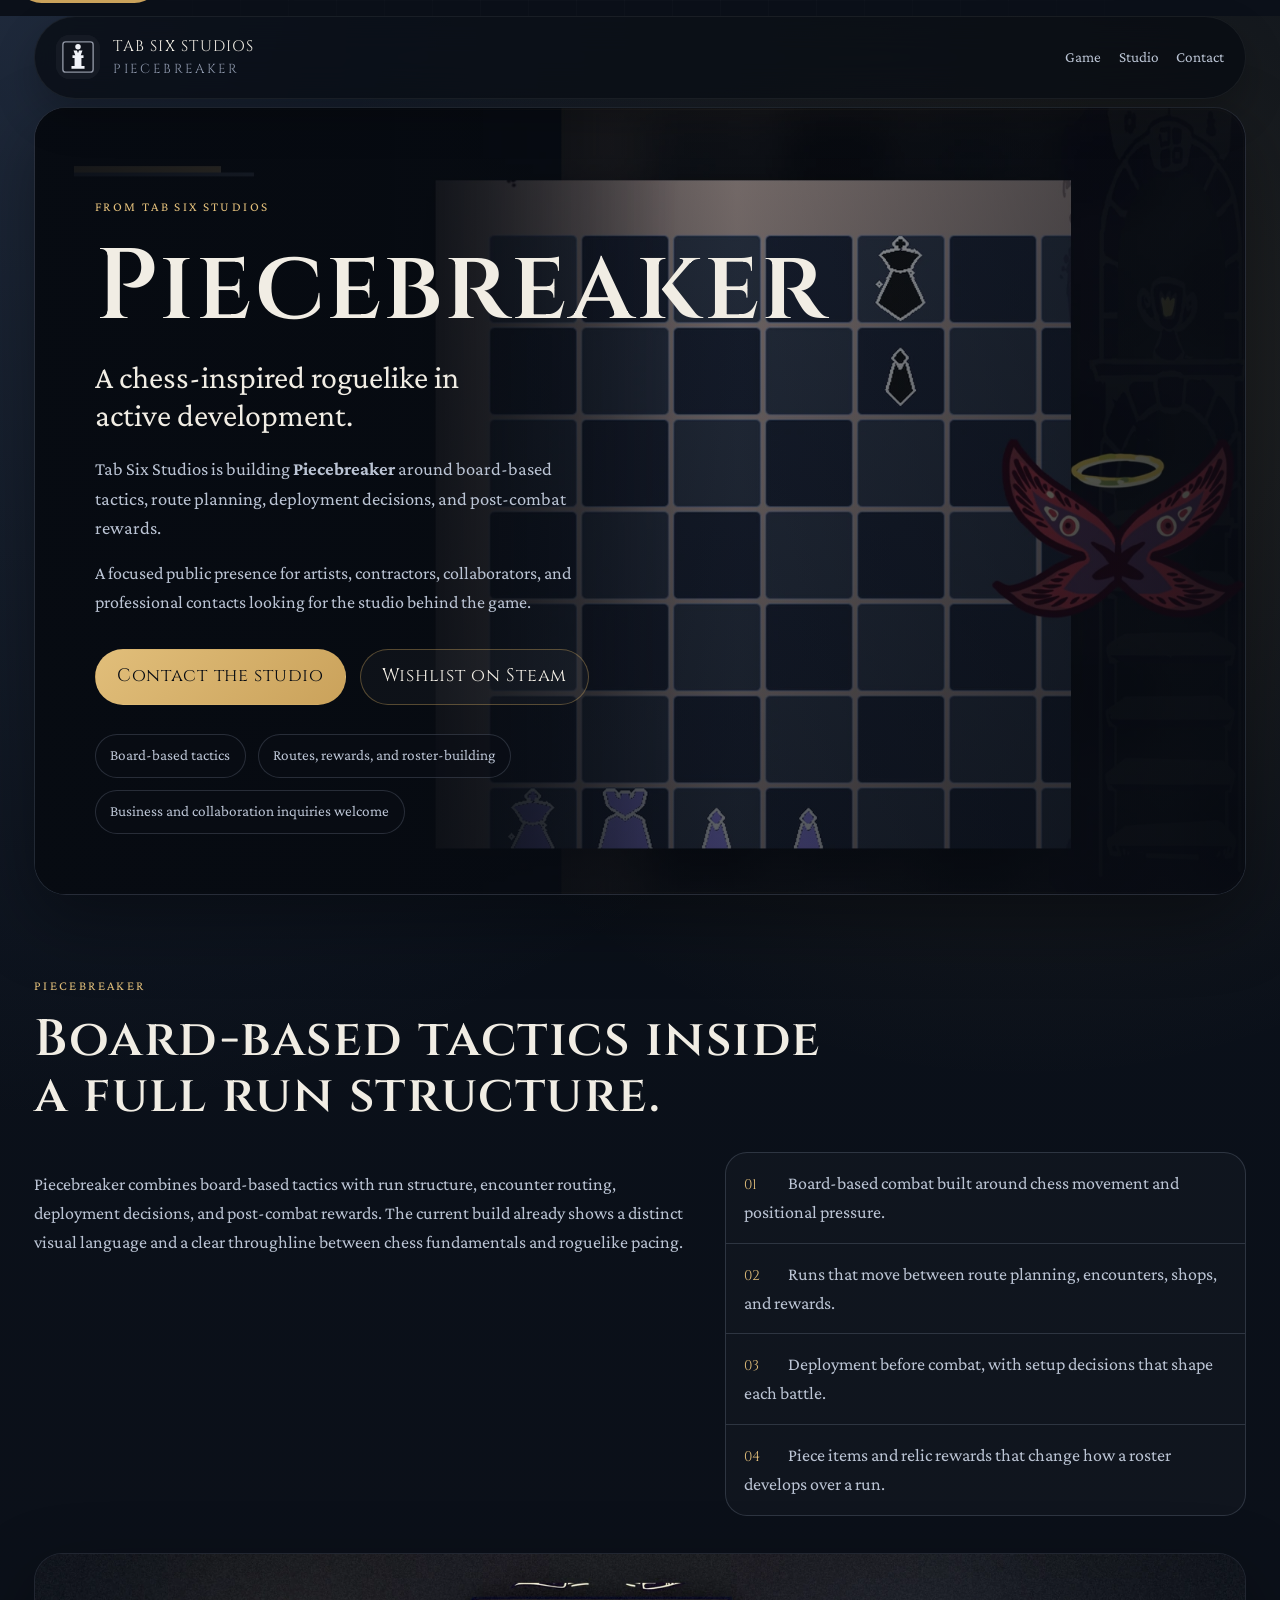
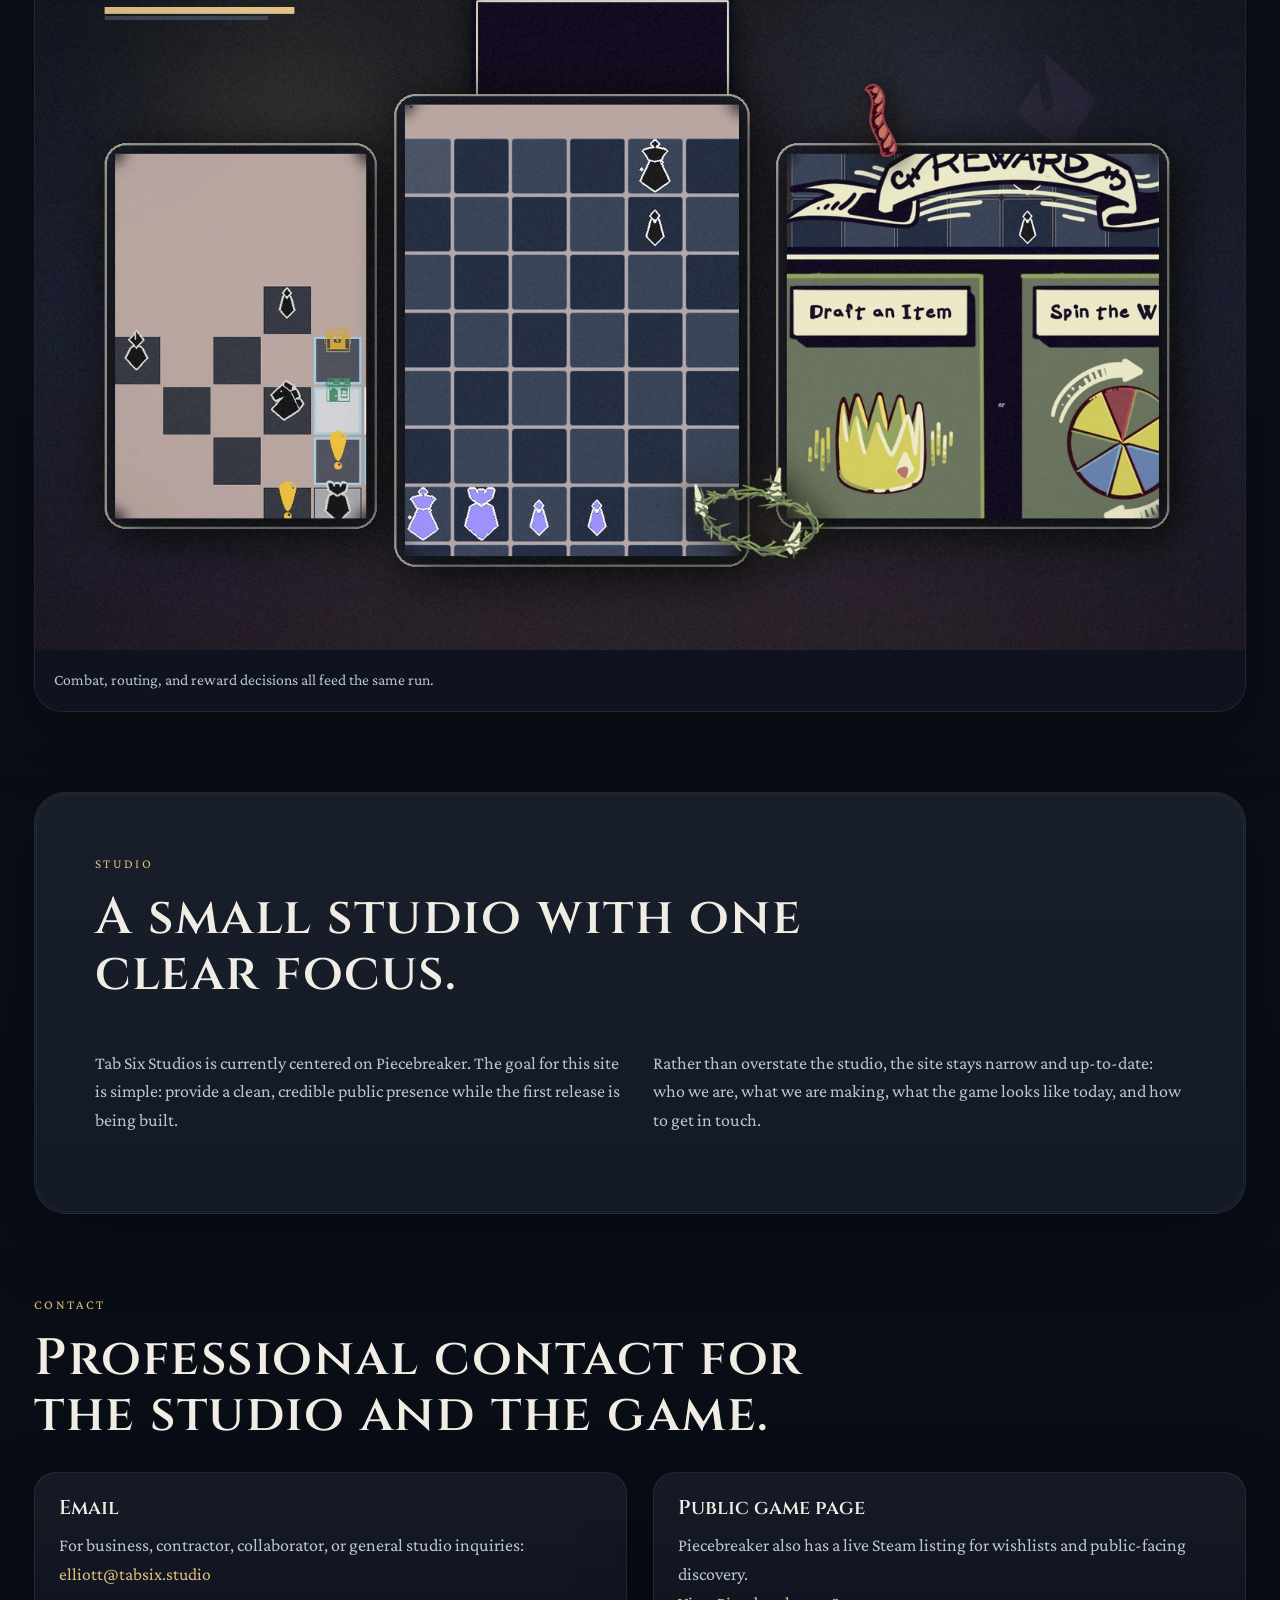
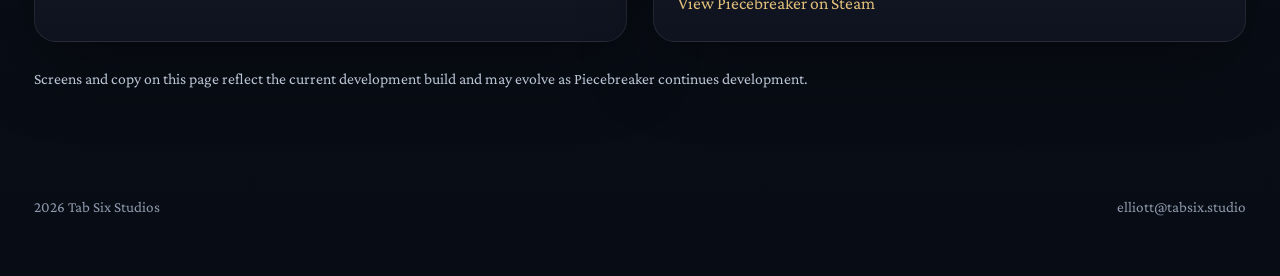
==== commit 17f1b9c4: "Remove gallery section from site" ====
--- a/index.html
+++ b/index.html
@@ -83,7 +83,6 @@
         <nav class="site-nav" aria-label="Primary">
           <a href="#game">Game</a>
           <a href="#studio">Studio</a>
-          <a href="#gallery">Gallery</a>
           <a href="#contact">Contact</a>
         </nav>
       </header>
@@ -187,58 +186,6 @@
           </div>
         </section>
 
-        <section class="section section-panel" id="gallery">
-          <div class="section-heading">
-            <p class="eyebrow">Gallery</p>
-            <h2>Curated development stills.</h2>
-          </div>
-          <div class="gallery-grid">
-            <figure class="gallery-card gallery-card-primary">
-              <img
-                src="assets/images/gallery-reward-buildcraft.webp"
-                alt="Curated Piecebreaker reward image centered on post-combat buildcraft choices"
-                width="1440"
-                height="900"
-                loading="lazy"
-              >
-              <figcaption>Reward surfaces that foreground items, relics, and buildcraft.</figcaption>
-            </figure>
-
-            <figure class="gallery-card">
-              <img
-                src="assets/images/gallery-battle-tension.webp"
-                alt="Curated Piecebreaker battle image focused on a tense board state"
-              width="1440"
-              height="900"
-              loading="lazy"
-            >
-              <figcaption>Live encounter surfaces where distance, tempo, and commitment matter.</figcaption>
-            </figure>
-
-            <figure class="gallery-card">
-              <img
-                src="assets/images/gallery-route-cluster.webp"
-                alt="Curated Piecebreaker route image showing a decision cluster and node selection"
-                width="1440"
-                height="900"
-                loading="lazy"
-              >
-              <figcaption>Route clusters, node choices, and run-shaping decisions.</figcaption>
-            </figure>
-
-            <figure class="gallery-card gallery-card-wide">
-              <img
-                src="assets/images/gallery-arsenal-composite.webp"
-                alt="Art-led composite using Piecebreaker item and trinket artwork"
-                width="1440"
-                height="900"
-                loading="lazy"
-              >
-              <figcaption>Piece, item, and trinket language pulled forward as promo art.</figcaption>
-            </figure>
-          </div>
-        </section>
-
         <section class="section" id="contact">
           <div class="section-heading">
             <p class="eyebrow">Contact</p>
--- a/styles.css
+++ b/styles.css
@@ -376,29 +376,12 @@
   font-size: 0.95rem;
 }
 
-.media-card,
-.gallery-card,
 .contact-card {
   overflow: hidden;
   border: 1px solid rgba(255, 255, 255, 0.08);
   border-radius: var(--radius-lg);
   background: var(--panel-strong);
   box-shadow: var(--shadow);
-}
-
-.media-card::after,
-.gallery-card::after {
-  content: "";
-  position: absolute;
-  inset: 0;
-  pointer-events: none;
-  background: linear-gradient(180deg, rgba(255, 255, 255, 0.05), transparent 24%);
-}
-
-.gallery-card img {
-  width: 100%;
-  height: 100%;
-  object-fit: cover;
 }
 
 .section-heading {
@@ -484,35 +467,6 @@
   font-size: 0.98rem;
 }
 
-.gallery-grid {
-  display: grid;
-  grid-template-columns: repeat(2, minmax(0, 1fr));
-  gap: 1.25rem;
-}
-
-.gallery-card {
-  position: relative;
-}
-
-.gallery-card figcaption {
-  padding: 1rem 1.15rem 1.15rem;
-  color: var(--muted);
-  font-size: 0.97rem;
-}
-
-.gallery-card-primary {
-  grid-column: span 2;
-}
-
-.gallery-card-wide {
-  grid-column: span 2;
-}
-
-.gallery-card-wide img,
-.gallery-card-primary img {
-  aspect-ratio: 16 / 9;
-}
-
 .contact-card {
   padding: 1.5rem;
   background:
@@ -636,10 +590,6 @@
     padding: 2rem 1.2rem;
   }
 
-  .gallery-grid {
-    grid-template-columns: 1fr;
-  }
-
   .hero {
     min-height: 38rem;
     padding-top: 3rem;
@@ -665,14 +615,6 @@
       linear-gradient(180deg, rgba(7, 11, 18, 0.12), rgba(7, 11, 18, 0.54));
   }
 
-  .gallery-card-primary {
-    grid-column: auto;
-  }
-
-  .gallery-card-wide {
-    grid-column: auto;
-  }
-
   .button-row {
     flex-direction: column;
   }
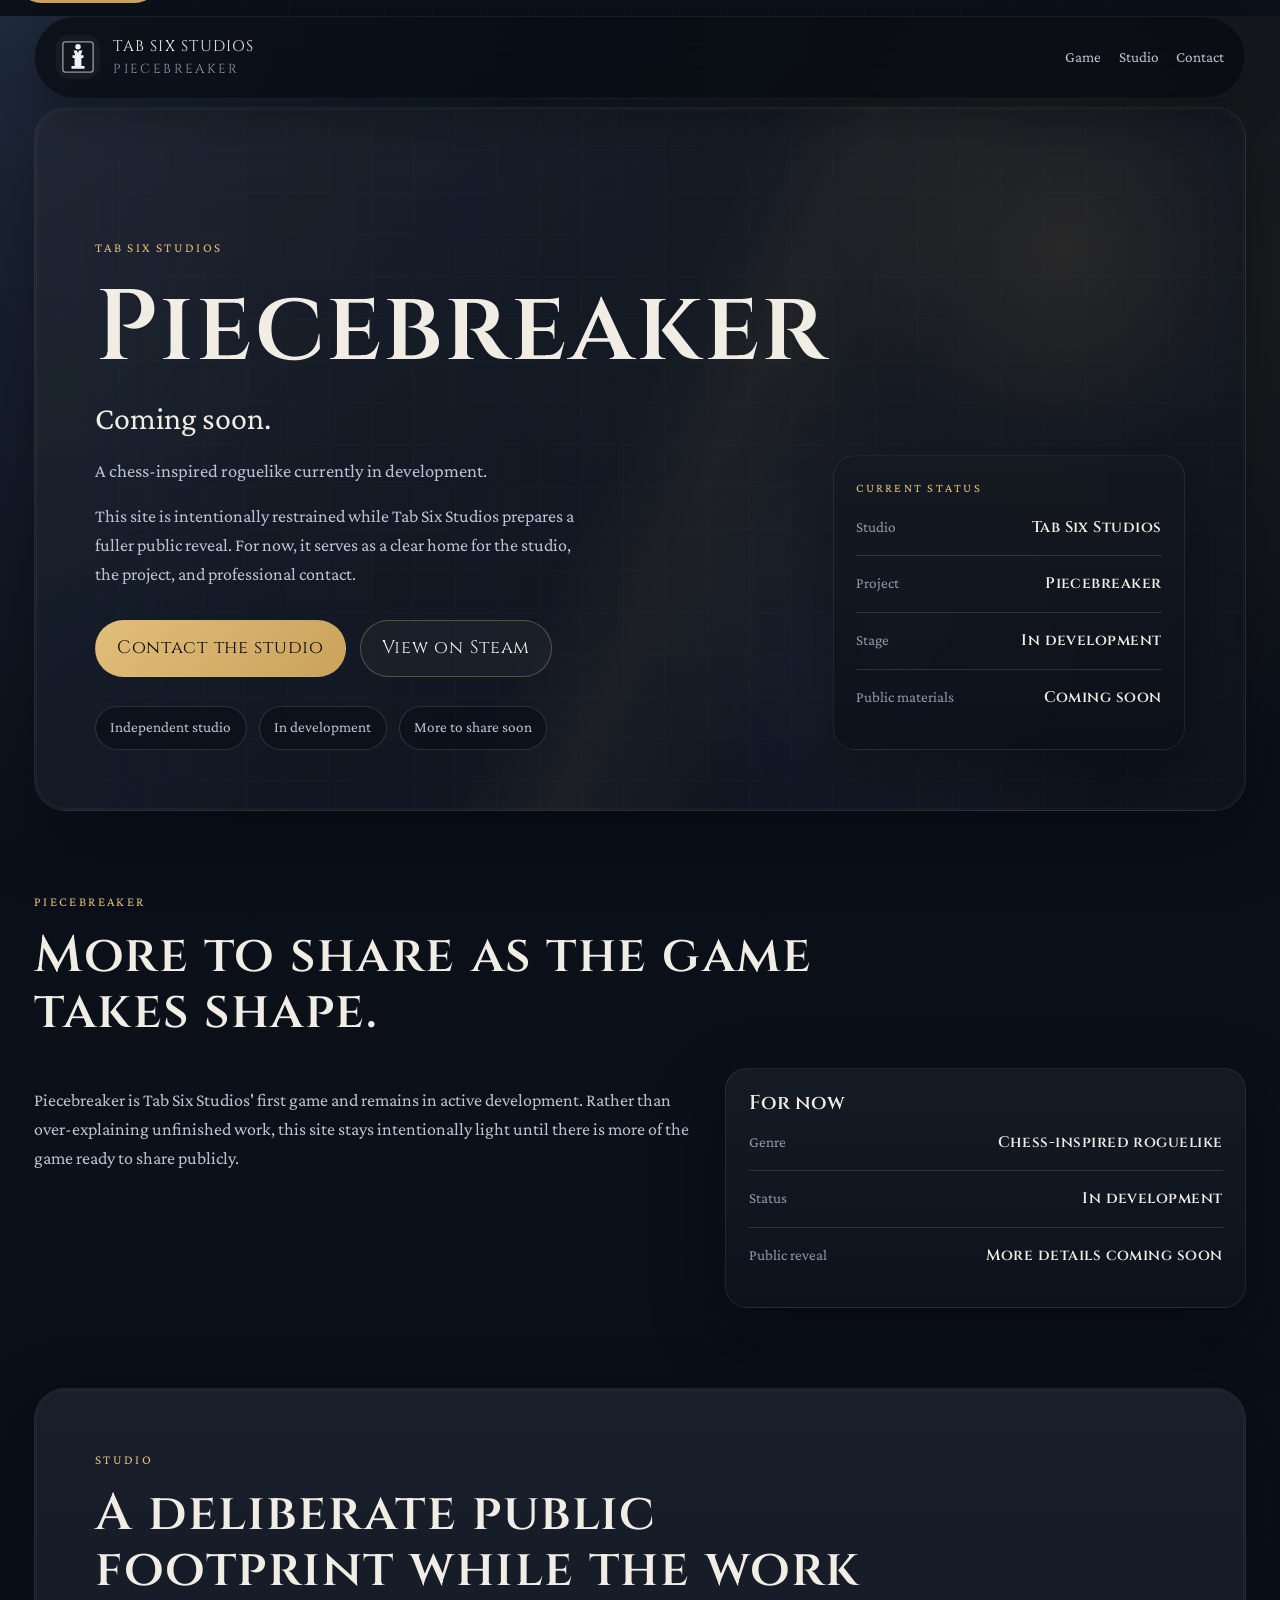
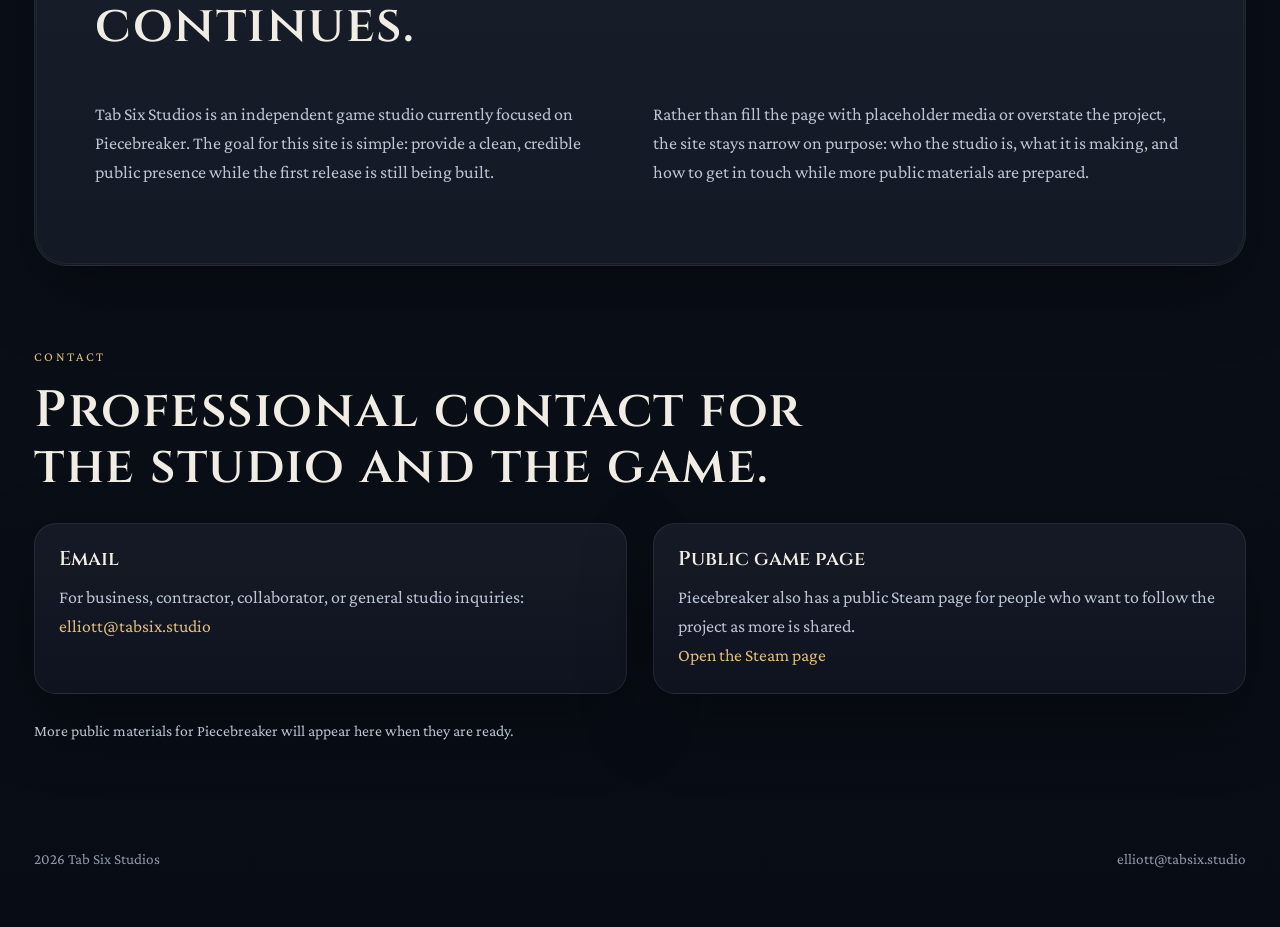
==== commit 600b5945: "Refocus site around a coming-soon direction" ====
--- a/index.html
+++ b/index.html
@@ -3,20 +3,20 @@
   <head>
     <meta charset="utf-8">
     <meta name="viewport" content="width=device-width, initial-scale=1">
-    <title>Tab Six Studios | Piecebreaker</title>
+    <title>Tab Six Studios | Piecebreaker Coming Soon</title>
     <meta
       name="description"
-      content="Tab Six Studios is an independent game studio developing Piecebreaker, a chess-inspired roguelike currently in development."
+      content="Tab Six Studios is an independent game studio developing Piecebreaker. More public materials are coming soon."
     >
     <link rel="canonical" href="https://www.tabsix.studio/">
     <meta name="theme-color" content="#0b1019">
 
     <meta property="og:type" content="website">
     <meta property="og:site_name" content="Tab Six Studios">
-    <meta property="og:title" content="Tab Six Studios | Piecebreaker">
+    <meta property="og:title" content="Tab Six Studios | Piecebreaker Coming Soon">
     <meta
       property="og:description"
-      content="Independent studio. Piecebreaker is a chess-inspired roguelike currently in development."
+      content="Independent studio. Piecebreaker is in development, with more public materials coming soon."
     >
     <meta property="og:url" content="https://www.tabsix.studio/">
     <meta
@@ -29,10 +29,10 @@
     >
 
     <meta name="twitter:card" content="summary_large_image">
-    <meta name="twitter:title" content="Tab Six Studios | Piecebreaker">
+    <meta name="twitter:title" content="Tab Six Studios | Piecebreaker Coming Soon">
     <meta
       name="twitter:description"
-      content="Independent studio. Piecebreaker is a chess-inspired roguelike currently in development."
+      content="Independent studio. Piecebreaker is in development, with more public materials coming soon."
     >
     <meta
       name="twitter:image"
@@ -89,27 +89,17 @@
 
       <main id="main">
         <section class="hero section section-panel section-panel-hero">
-          <figure class="hero-poster">
-            <img
-              src="assets/images/hero-poster.webp"
-              alt="Poster-style Piecebreaker composite built from the current development build and in-game item art"
-              width="1600"
-              height="960"
-            >
-          </figure>
-
           <div class="hero-copy">
-            <p class="eyebrow">From Tab Six Studios</p>
+            <p class="eyebrow">Tab Six Studios</p>
             <h1 class="hero-title">Piecebreaker</h1>
-            <p class="hero-subhead">A chess-inspired roguelike in active development.</p>
+            <p class="hero-subhead">Coming soon.</p>
             <p class="hero-lede">
-              Tab Six Studios is building <strong>Piecebreaker</strong> around
-              board-based tactics, route planning, deployment decisions, and
-              post-combat rewards.
+              A chess-inspired roguelike currently in development.
             </p>
             <p class="hero-note">
-              A focused public presence for artists, contractors, collaborators,
-              and professional contacts looking for the studio behind the game.
+              This site is intentionally restrained while Tab Six Studios
+              prepares a fuller public reveal. For now, it serves as a clear
+              home for the studio, the project, and professional contact.
             </p>
 
             <div class="button-row">
@@ -122,66 +112,89 @@
                 target="_blank"
                 rel="noreferrer"
               >
-                Wishlist on Steam
+                View on Steam
               </a>
             </div>
 
             <ul class="chip-list" aria-label="Studio highlights">
-              <li>Board-based tactics</li>
-              <li>Routes, rewards, and roster-building</li>
-              <li>Business and collaboration inquiries welcome</li>
+              <li>Independent studio</li>
+              <li>In development</li>
+              <li>More to share soon</li>
             </ul>
           </div>
+
+          <aside class="hero-status" aria-label="Project status">
+            <p class="status-label">Current status</p>
+            <ul class="status-list">
+              <li>
+                <span>Studio</span>
+                <strong>Tab Six Studios</strong>
+              </li>
+              <li>
+                <span>Project</span>
+                <strong>Piecebreaker</strong>
+              </li>
+              <li>
+                <span>Stage</span>
+                <strong>In development</strong>
+              </li>
+              <li>
+                <span>Public materials</span>
+                <strong>Coming soon</strong>
+              </li>
+            </ul>
+          </aside>
         </section>
 
         <section class="section" id="game">
           <div class="section-heading">
             <p class="eyebrow">Piecebreaker</p>
-            <h2>Board-based tactics inside a full run structure.</h2>
+            <h2>More to share as the game takes shape.</h2>
           </div>
           <div class="section-body game-grid">
             <p class="game-summary">
-              Piecebreaker combines board-based tactics with run structure,
-              encounter routing, deployment decisions, and post-combat rewards.
-              The current build already shows a distinct visual language and a
-              clear throughline between chess fundamentals and roguelike pacing.
-            </p>
-            <ul class="feature-list">
-              <li>Board-based combat built around chess movement and positional pressure.</li>
-              <li>Runs that move between route planning, encounters, shops, and rewards.</li>
-              <li>Deployment before combat, with setup decisions that shape each battle.</li>
-              <li>Piece items and relic rewards that change how a roster develops over a run.</li>
-            </ul>
-          </div>
-          <figure class="systems-proof">
-            <img
-              src="assets/images/piecebreaker-systems-proof.webp"
-              alt="Composite image showing route planning, board combat, and reward selection in Piecebreaker"
-              width="1600"
-              height="920"
-              loading="lazy"
-            >
-            <figcaption>
-              Combat, routing, and reward decisions all feed the same run.
-            </figcaption>
-          </figure>
+              Piecebreaker is Tab Six Studios&apos; first game and remains in
+              active development. Rather than over-explaining unfinished work,
+              this site stays intentionally light until there is more of the
+              game ready to share publicly.
+            </p>
+            <div class="detail-card">
+              <h3>For now</h3>
+              <ul class="detail-list">
+                <li>
+                  <span>Genre</span>
+                  <strong>Chess-inspired roguelike</strong>
+                </li>
+                <li>
+                  <span>Status</span>
+                  <strong>In development</strong>
+                </li>
+                <li>
+                  <span>Public reveal</span>
+                  <strong>More details coming soon</strong>
+                </li>
+              </ul>
+            </div>
+          </div>
         </section>
 
         <section class="section section-panel" id="studio">
           <div class="section-heading">
             <p class="eyebrow">Studio</p>
-            <h2>A small studio with one clear focus.</h2>
+            <h2>A deliberate public footprint while the work continues.</h2>
           </div>
           <div class="section-body section-two-column">
             <p>
-              Tab Six Studios is currently centered on Piecebreaker. The goal for
-              this site is simple: provide a clean, credible public presence while
-              the first release is being built.
+              Tab Six Studios is an independent game studio currently focused on
+              Piecebreaker. The goal for this site is simple: provide a clean,
+              credible public presence while the first release is still being
+              built.
             </p>
             <p>
-              Rather than overstate the studio, the site stays narrow and
-              up-to-date: who we are, what we are making, what the game looks
-              like today, and how to get in touch.
+              Rather than fill the page with placeholder media or overstate the
+              project, the site stays narrow on purpose: who the studio is, what
+              it is making, and how to get in touch while more public materials
+              are prepared.
             </p>
           </div>
         </section>
@@ -206,8 +219,8 @@
             <article class="contact-card">
               <h3>Public game page</h3>
               <p>
-                Piecebreaker also has a live Steam listing for wishlists and
-                public-facing discovery.
+                Piecebreaker also has a public Steam page for people who want to
+                follow the project as more is shared.
               </p>
               <p class="contact-link">
                 <a
@@ -215,14 +228,14 @@
                   target="_blank"
                   rel="noreferrer"
                 >
-                  View Piecebreaker on Steam
+                  Open the Steam page
                 </a>
               </p>
             </article>
           </div>
           <p class="section-footnote">
-            Screens and copy on this page reflect the current development build
-            and may evolve as Piecebreaker continues development.
+            More public materials for Piecebreaker will appear here when they
+            are ready.
           </p>
         </section>
       </main>
--- a/styles.css
+++ b/styles.css
@@ -215,15 +215,23 @@
 
 .hero {
   position: relative;
-  display: flex;
-  align-items: flex-end;
-  min-height: min(52rem, calc(100vh - 7rem));
+  display: grid;
+  grid-template-columns: minmax(0, 1fr) minmax(18rem, 22rem);
+  align-items: end;
+  gap: 2rem;
+  min-height: min(44rem, calc(100vh - 7rem));
   padding-top: 5.25rem;
   overflow: hidden;
 }
 
 .section-panel-hero {
   isolation: isolate;
+  background:
+    radial-gradient(circle at 85% 20%, rgba(202, 162, 91, 0.16), transparent 19%),
+    radial-gradient(circle at 72% 76%, rgba(126, 154, 207, 0.12), transparent 24%),
+    linear-gradient(140deg, rgba(255, 255, 255, 0.03), transparent 36%),
+    linear-gradient(180deg, rgba(255, 255, 255, 0.03), rgba(255, 255, 255, 0.01)),
+    var(--panel);
 }
 
 .section-panel-hero::after {
@@ -232,8 +240,12 @@
   inset: 0;
   z-index: 0;
   background:
-    linear-gradient(90deg, rgba(7, 11, 18, 0.92) 0%, rgba(7, 11, 18, 0.74) 30%, rgba(7, 11, 18, 0.22) 58%, rgba(7, 11, 18, 0.66) 100%),
-    linear-gradient(180deg, rgba(7, 11, 18, 0.18), rgba(7, 11, 18, 0.58));
+    linear-gradient(115deg, transparent 0 48%, rgba(202, 162, 91, 0.06) 55%, transparent 66%),
+    linear-gradient(90deg, rgba(7, 11, 18, 0.1), rgba(7, 11, 18, 0.36)),
+    linear-gradient(rgba(255, 255, 255, 0.02) 1px, transparent 1px),
+    linear-gradient(90deg, rgba(255, 255, 255, 0.02) 1px, transparent 1px);
+  background-size: auto, auto, 42px 42px, 42px 42px;
+  mask-image: linear-gradient(90deg, transparent 0, black 18%, black 100%);
 }
 
 .hero-copy {
@@ -244,20 +256,6 @@
 
 .hero-title {
   letter-spacing: 0.02em;
-}
-
-.hero-poster {
-  position: absolute;
-  inset: 0;
-  margin: 0;
-  z-index: -1;
-}
-
-.hero-poster img {
-  width: 100%;
-  height: 100%;
-  object-fit: cover;
-  object-position: center;
 }
 
 .eyebrow {
@@ -376,6 +374,8 @@
   font-size: 0.95rem;
 }
 
+.hero-status,
+.detail-card,
 .contact-card {
   overflow: hidden;
   border: 1px solid rgba(255, 255, 255, 0.08);
@@ -384,6 +384,63 @@
   box-shadow: var(--shadow);
 }
 
+.hero-status {
+  position: relative;
+  z-index: 2;
+  padding: 1.4rem;
+  align-self: end;
+  background:
+    linear-gradient(180deg, rgba(255, 255, 255, 0.035), transparent),
+    rgba(11, 16, 25, 0.84);
+  backdrop-filter: blur(8px);
+}
+
+.status-label {
+  margin: 0 0 1rem;
+  color: var(--accent-bright);
+  letter-spacing: 0.18em;
+  text-transform: uppercase;
+  font-size: 0.78rem;
+}
+
+.status-list,
+.detail-list {
+  margin: 0;
+  padding: 0;
+  list-style: none;
+}
+
+.status-list li,
+.detail-list li {
+  display: flex;
+  justify-content: space-between;
+  gap: 1rem;
+  align-items: baseline;
+  padding: 0.95rem 0;
+  border-top: 1px solid var(--line);
+}
+
+.status-list li:first-child,
+.detail-list li:first-child {
+  padding-top: 0;
+  border-top: 0;
+}
+
+.status-list span,
+.detail-list span {
+  color: var(--soft);
+  font-size: 0.95rem;
+}
+
+.status-list strong,
+.detail-list strong {
+  font-family: "Cinzel", Georgia, serif;
+  font-size: 0.96rem;
+  font-weight: 600;
+  letter-spacing: 0.03em;
+  text-align: right;
+}
+
 .section-heading {
   max-width: 50rem;
   margin-bottom: 1.75rem;
@@ -406,65 +463,15 @@
   align-items: start;
 }
 
-.feature-list {
-  margin: 0;
-  padding: 0;
-  list-style: none;
-  border: 1px solid var(--line);
-  border-radius: var(--radius-lg);
-  background: rgba(255, 255, 255, 0.025);
-}
-
-.feature-list li {
-  padding: 1rem 1.1rem;
-  color: var(--muted);
-}
-
-.feature-list li + li {
-  border-top: 1px solid var(--line);
-}
-
-.feature-list li::before {
-  content: "01";
-  display: inline-block;
-  width: 2rem;
-  margin-right: 0.75rem;
-  color: var(--accent-bright);
-  font-family: "Cinzel", Georgia, serif;
-  font-size: 0.88rem;
-}
-
-.feature-list li:nth-child(2)::before {
-  content: "02";
-}
-
-.feature-list li:nth-child(3)::before {
-  content: "03";
-}
-
-.feature-list li:nth-child(4)::before {
-  content: "04";
-}
-
-.systems-proof {
-  margin: 2.35rem 0 0;
-  overflow: hidden;
-  border: 1px solid rgba(255, 255, 255, 0.08);
-  border-radius: calc(var(--radius-xl) - 4px);
-  background: var(--panel-strong);
-  box-shadow: var(--shadow);
-}
-
-.systems-proof img {
-  width: 100%;
-  height: auto;
-  display: block;
-}
-
-.systems-proof figcaption {
-  padding: 1.05rem 1.2rem 1.2rem;
-  color: var(--muted);
-  font-size: 0.98rem;
+.detail-card {
+  padding: 1.4rem;
+  background:
+    linear-gradient(180deg, rgba(255, 255, 255, 0.03), transparent),
+    rgba(14, 20, 31, 0.9);
+}
+
+.detail-card h3 {
+  margin-bottom: 1rem;
 }
 
 .contact-card {
@@ -522,8 +529,9 @@
 
 .page-404 {
   background:
-    linear-gradient(180deg, rgba(5, 8, 14, 0.8), rgba(5, 8, 14, 0.94)),
-    url("assets/images/hero-poster.webp") center top / cover no-repeat,
+    radial-gradient(circle at 18% 12%, rgba(126, 154, 207, 0.15), transparent 24%),
+    radial-gradient(circle at 82% 18%, rgba(202, 162, 91, 0.12), transparent 18%),
+    linear-gradient(135deg, rgba(255, 255, 255, 0.025), transparent 32%),
     linear-gradient(180deg, #09101a 0%, #0b1019 46%, #080d15 100%);
 }
 
@@ -550,6 +558,7 @@
 }
 
 @media (max-width: 1080px) {
+  .hero,
   .game-grid,
   .section-two-column,
   .contact-grid {
@@ -557,7 +566,7 @@
   }
 
   .hero {
-    min-height: 44rem;
+    min-height: 40rem;
     padding-top: 4rem;
   }
 
@@ -568,7 +577,7 @@
 
 @media (max-width: 760px) {
   .site-shell {
-    width: min(100% - 1.1rem, calc(var(--content-width) + 1.1rem));
+    width: min(100% - 0.8rem, calc(var(--content-width) + 0.8rem));
   }
 
   .site-header {
@@ -587,7 +596,7 @@
   }
 
   .section-panel {
-    padding: 2rem 1.2rem;
+    padding: 1.8rem 1rem;
   }
 
   .hero {
@@ -596,23 +605,35 @@
   }
 
   .hero-title {
-    font-size: clamp(2.35rem, 10.5vw, 3.9rem);
-    line-height: 0.94;
+    font-size: clamp(1.95rem, 9.3vw, 3.15rem);
+    line-height: 0.96;
+    letter-spacing: 0.02em;
   }
 
   .hero-subhead {
     font-size: 1.2rem;
-    max-width: 16rem;
+    max-width: none;
   }
 
   .hero-lede {
     font-size: 1rem;
   }
 
+  .hero-copy {
+    max-width: none;
+  }
+
+  .hero-status {
+    padding: 1.2rem 1rem;
+  }
+
   .section-panel-hero::after {
     background:
-      linear-gradient(180deg, rgba(7, 11, 18, 0.52) 0%, rgba(7, 11, 18, 0.42) 34%, rgba(7, 11, 18, 0.9) 100%),
-      linear-gradient(180deg, rgba(7, 11, 18, 0.12), rgba(7, 11, 18, 0.54));
+      linear-gradient(180deg, rgba(7, 11, 18, 0.08), rgba(7, 11, 18, 0.32)),
+      linear-gradient(rgba(255, 255, 255, 0.02) 1px, transparent 1px),
+      linear-gradient(90deg, rgba(255, 255, 255, 0.02) 1px, transparent 1px);
+    background-size: auto, 34px 34px, 34px 34px;
+    mask-image: linear-gradient(180deg, black 0, black 100%);
   }
 
   .button-row {
@@ -621,6 +642,18 @@
 
   .button {
     width: 100%;
+  }
+
+  .status-list li,
+  .detail-list li {
+    flex-direction: column;
+    align-items: flex-start;
+    gap: 0.25rem;
+  }
+
+  .status-list strong,
+  .detail-list strong {
+    text-align: left;
   }
 
   .site-footer {
